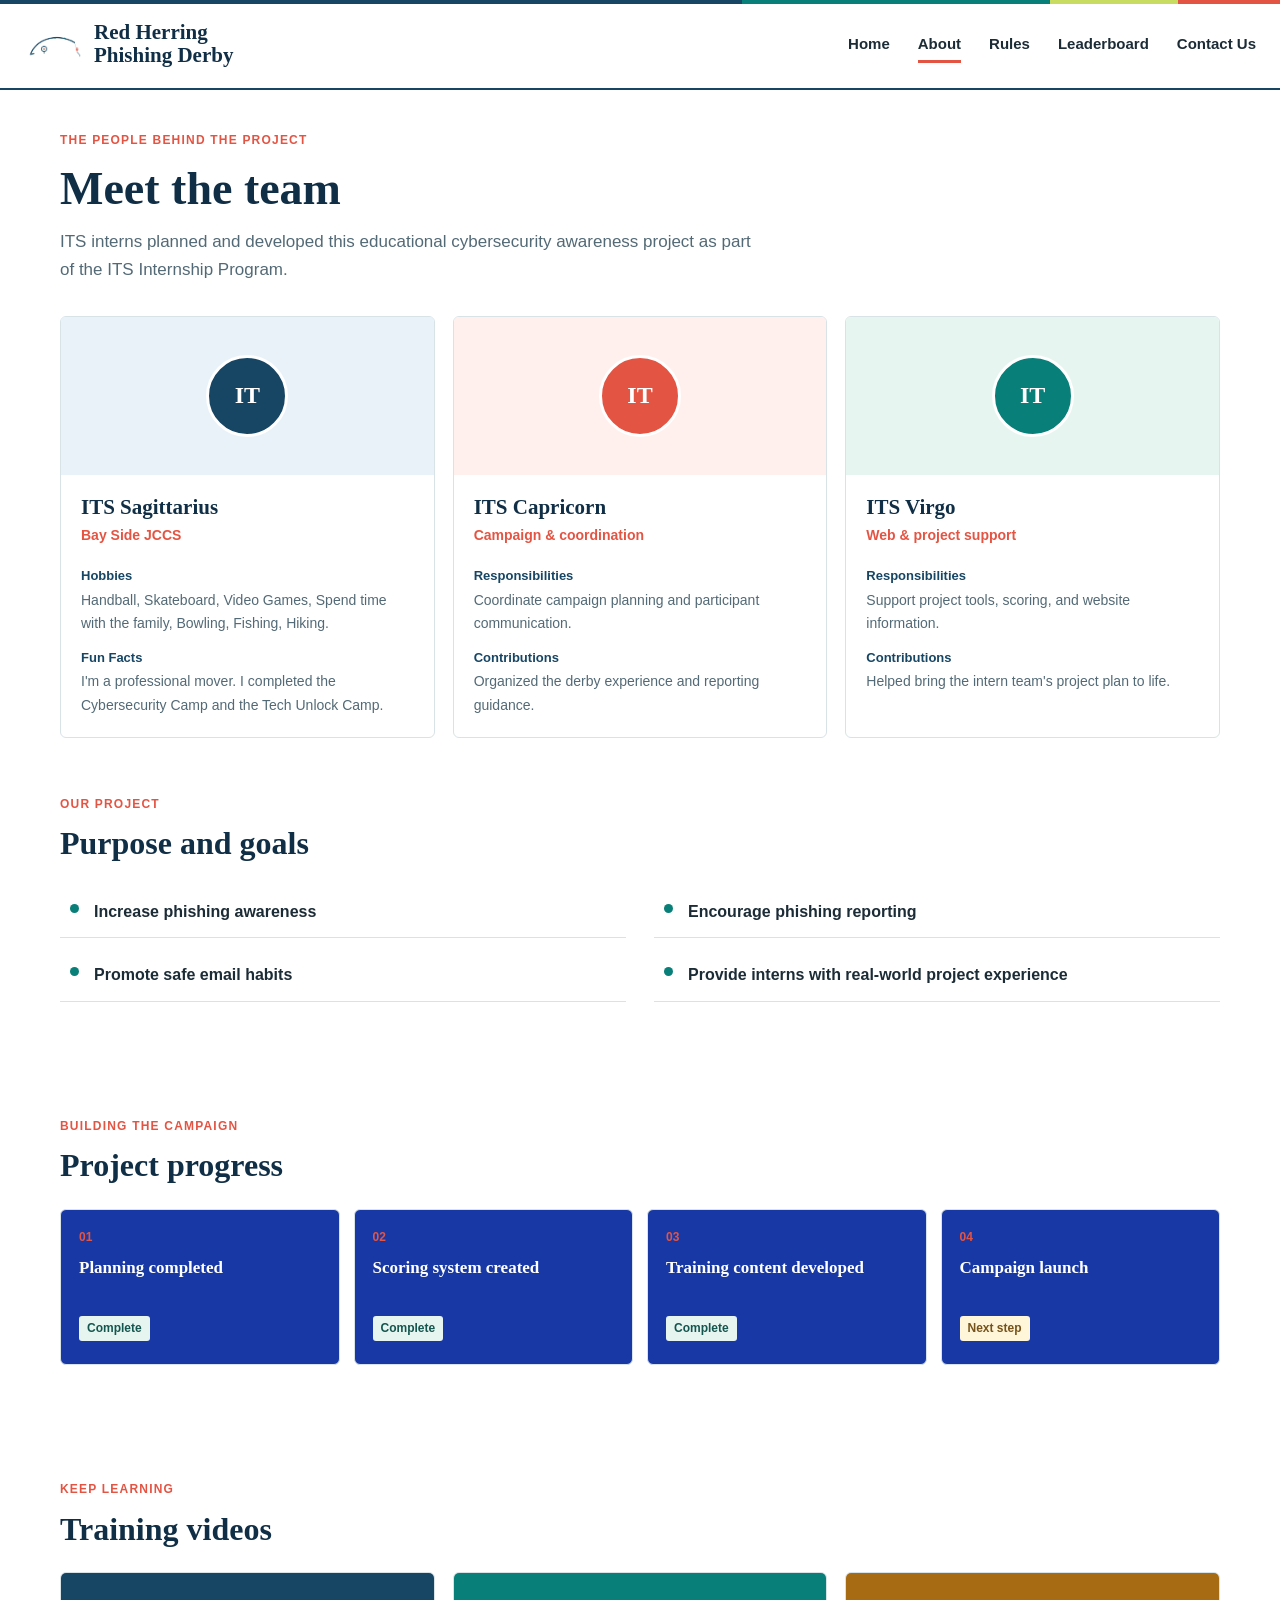
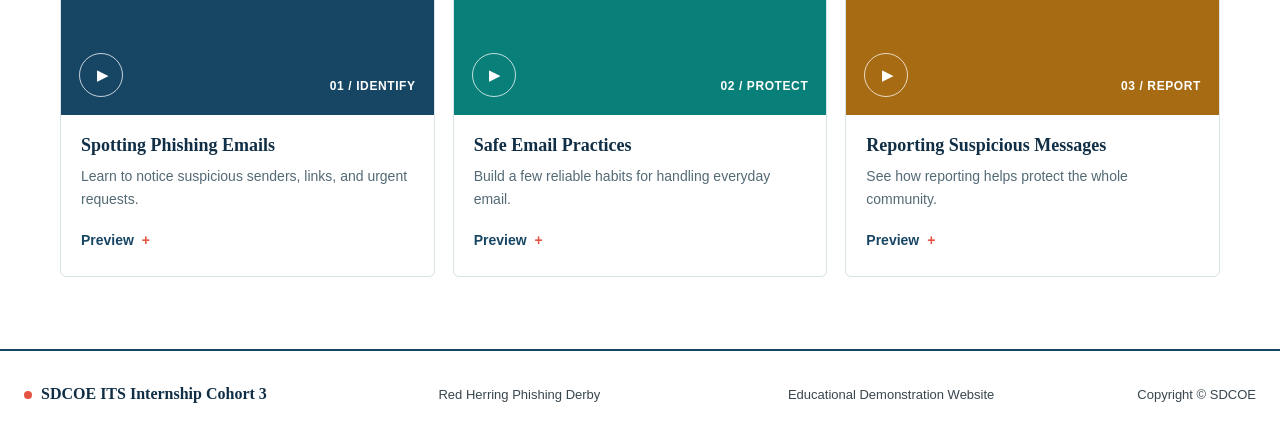
==== about.html @ 2bd80bf2 "Update team member details in about.html" ====
<!doctype html>
<html lang="en">
<head>
    <meta charset="utf-8">
    <meta name="viewport" content="width=device-width, initial-scale=1">
    <meta name="description" content="Meet the ITS interns behind the Red Herring Phishing Derby and explore its goals, progress, and training topics.">
    <title>About | Red Herring Phishing Derby</title>
    <link rel="stylesheet" href="styles.css">
    <script src="script.js" defer></script>
</head>
<body>
    <!-- Shared site header and navigation -->
    <header class="site-header">
        <div class="header-inner">
            <a class="brand" href="index.html" aria-label="Red Herring Phishing Derby home">
                <img class="brand-logo" src="images/redherring_logo.png" alt="Navy fishing pole with a red bobber">
                <span class="brand-name">Red Herring <span>Phishing Derby</span></span>
            </a>
            <button class="menu-toggle" type="button" aria-label="Open navigation menu" aria-expanded="false" aria-controls="site-navigation">
                <span class="menu-lines" aria-hidden="true"></span>
            </button>
            <nav class="site-nav" id="site-navigation" aria-label="Main navigation">
                <a href="index.html">Home</a>
                <a href="about.html" aria-current="page">About</a>
                <a href="rules.html">Rules</a>
                <a href="leaderboard.html">Leaderboard</a>
                <a href="contact.html">Contact Us</a>
            </nav>
        </div>
    </header>

    <!-- Team profiles and the intern-led work behind the program -->
    <main class="content-width page-main">
        <section aria-labelledby="team-title">
            <div class="page-heading">
                <p class="eyebrow">The people behind the project</p>
                <h1 id="team-title">Meet the team</h1>
                <p>ITS interns planned and developed this educational cybersecurity awareness project as part of the ITS Internship Program.</p>
            </div>
            <div class="team-grid">
                <article class="team-card">
                    <div class="portrait-placeholder portrait--blue" role="img" aria-label="Placeholder portrait for an intern team member">
                        <span aria-hidden="true">IT</span>
                    </div>
                    <div class="team-card-copy">
                        <h2>ITS Sagittarius</h2>
                        <p class="team-role">Bay Side JCCS</p>
                        <dl class="detail-list">
                            <div>
                                <dt>Hobbies</dt>
                                <dd>Handball, Skateboard, Video Games, Spend time with the family, Bowling, Fishing, Hiking.</dd>
                            </div>
                            <div>
                                <dt>Fun Facts</dt>
                                <dd>I'm a professional mover. I completed the Cybersecurity Camp and the Tech Unlock Camp.</dd>
                            </div>
                        </dl>
                    </div>
                </article>
                <article class="team-card">
                    <div class="portrait-placeholder portrait--coral" role="img" aria-label="Placeholder portrait for an intern team member">
                        <span aria-hidden="true">IT</span>
                    </div>
                    <div class="team-card-copy">
                        <h2>ITS Capricorn</h2>
                        <p class="team-role">Campaign &amp; coordination</p>
                        <dl class="detail-list">
                            <div>
                                <dt>Responsibilities</dt>
                                <dd>Coordinate campaign planning and participant communication.</dd>
                            </div>
                            <div>
                                <dt>Contributions</dt>
                                <dd>Organized the derby experience and reporting guidance.</dd>
                            </div>
                        </dl>
                    </div>
                </article>
                <article class="team-card">
                    <div class="portrait-placeholder portrait--green" role="img" aria-label="Placeholder portrait for an intern team member">
                        <span aria-hidden="true">IT</span>
                    </div>
                    <div class="team-card-copy">
                        <h2>ITS Virgo</h2>
                        <p class="team-role">Web &amp; project support</p>
                        <dl class="detail-list">
                            <div>
                                <dt>Responsibilities</dt>
                                <dd>Support project tools, scoring, and website information.</dd>
                            </div>
                            <div>
                                <dt>Contributions</dt>
                                <dd>Helped bring the intern team's project plan to life.</dd>
                            </div>
                        </dl>
                    </div>
                </article>
            </div>
        </section>

        <!-- Goals explain what participants and interns gain from the project -->
        <section class="section-space" aria-labelledby="goals-title">
            <div class="section-heading">
                <p class="eyebrow">Our project</p>
                <h2 id="goals-title">Purpose and goals</h2>
            </div>
            <ul class="goal-list">
                <li>Increase phishing awareness</li>
                <li>Encourage phishing reporting</li>
                <li>Promote safe email habits</li>
                <li>Provide interns with real-world project experience</li>
            </ul>
        </section>

        <!-- Project milestones show the work completed and the next step -->
        <section class="section-space" aria-labelledby="progress-title">
            <div class="section-heading">
                <p class="eyebrow">Building the campaign</p>
                <h2 id="progress-title">Project progress</h2>
            </div>
            <ol class="progress-grid">
                <li class="progress-card  progress-blue">
                    <span class="progress-number">01</span>
                    <h3 class="white">Planning completed</h3>
                    <span class="status-label">Complete</span>
                </li>
                <li class="progress-card  progress-blue">
                    <span class="progress-number">02</span>
                    <h3 class="white">Scoring system created</h3>
                    <span class="status-label">Complete</span>
                </li>
                <li class="progress-card  progress-blue">
                    <span class="progress-number">03</span>
                    <h3 class="white">Training content developed</h3>
                    <span class="status-label">Complete</span>
                </li>
                <li class="progress-card progress-blue progress-card-next">
                    <span class="progress-number">04</span>
                    <h3 class="white">Campaign launch</h3>
                    <span class="status-label">Next step</span>
                </li>
            </ol>
        </section>

        <!-- Video previews are placeholders for future training materials -->
        <section class="section-space section-last" aria-labelledby="videos-title">
            <div class="section-heading">
                <p class="eyebrow">Keep learning</p>
                <h2 id="videos-title">Training videos</h2>
            </div>
            <div class="video-grid">
                <article class="video-card">
                    <div class="video-art video-art--one" aria-hidden="true">
                        <span class="play-mark">&#9654;</span>
                        <span class="video-label">01 / Identify</span>
                    </div>
                    <div class="video-copy">
                        <h3>Spotting Phishing Emails</h3>
                        <p>Learn to notice suspicious senders, links, and urgent requests.</p>
                        <button class="text-button" type="button" data-preview-button aria-expanded="false" aria-controls="preview-spotting">
                            Preview <span aria-hidden="true">+</span>
                        </button>
                        <p class="preview-note" id="preview-spotting" hidden>Training video preview will be added soon.</p>
                    </div>
                </article>
                <article class="video-card">
                    <div class="video-art video-art--two" aria-hidden="true">
                        <span class="play-mark">&#9654;</span>
                        <span class="video-label">02 / Protect</span>
                    </div>
                    <div class="video-copy">
                        <h3>Safe Email Practices</h3>
                        <p>Build a few reliable habits for handling everyday email.</p>
                        <button class="text-button" type="button" data-preview-button aria-expanded="false" aria-controls="preview-practices">
                            Preview <span aria-hidden="true">+</span>
                        </button>
                        <p class="preview-note" id="preview-practices" hidden>Training video preview will be added soon.</p>
                    </div>
                </article>
                <article class="video-card">
                    <div class="video-art video-art--three" aria-hidden="true">
                        <span class="play-mark">&#9654;</span>
                        <span class="video-label">03 / Report</span>
                    </div>
                    <div class="video-copy">
                        <h3>Reporting Suspicious Messages</h3>
                        <p>See how reporting helps protect the whole community.</p>
                        <button class="text-button" type="button" data-preview-button aria-expanded="false" aria-controls="preview-reporting">
                            Preview <span aria-hidden="true">+</span>
                        </button>
                        <p class="preview-note" id="preview-reporting" hidden>Training video preview will be added soon.</p>
                    </div>
                </article>
            </div>
        </section>
    </main>

    <!-- Shared footer appears on every page -->
    <footer class="site-footer">
        <div class="footer-inner">
            <p class="footer-cohort">SDCOE ITS Internship Cohort 3</p>
            <p>Red Herring Phishing Derby</p>
            <p>Educational Demonstration Website</p>
            <p class="footer-copyright">Copyright &copy; SDCOE</p>
        </div>
    </footer>
</body>
</html>
---- styles.css ----
/* Shared colors and type keep all five pages visually consistent. */
:root {
    color-scheme: light;
    --navy: #174665;
    --navy-deep: #102f46;
    --ink: #1c2c36;
    --muted: #536a76;
    --line: #d8e3e7;
    --paper: #fff;
    --mist: #f0f7f8;
    --coral: #e45443;
    --coral-light: #fff0ed;
    --teal: #087f78;
    --teal-light: #e7f5f1;
    --gold: #a66b13;
    --citron: #c8dc62;
    --content-width: 1160px;
    --body-font: "Aptos", "Segoe UI Variable", "Segoe UI", sans-serif;
    --heading-font: "Iowan Old Style", "Bodoni 72", "Palatino Linotype", Georgia, serif;
}

/* Accessible defaults and predictable box sizing. */
*,
*::before,
*::after {
    box-sizing: border-box;
}

html {
    scroll-behavior: smooth;
}

body {
    min-width: 320px;
    margin: 0;
    background: var(--paper);
    color: var(--ink);
    font-family: var(--body-font);
    font-size: 16px;
    line-height: 1.65;
}

img {
    display: block;
    max-width: 100%;
}

a {
    color: var(--navy);
}

    a:focus-visible,
    button:focus-visible,
    summary:focus-visible {
        outline: 3px solid var(--coral);
        outline-offset: 4px;
    }

h1,
h2,
h3,
p {
    margin-top: 0;
}

h1,
h2,
h3 {
    color: var(--navy-deep);
    font-family: var(--heading-font);
    font-weight: 700;
    line-height: 1.2;
}

h1 {
    margin-bottom: 18px;
    font-size: 46px;
}

h2 {
    margin-bottom: 16px;
    font-size: 32px;
}

h3 {
    margin-bottom: 8px;
    font-size: 20px;
}

.content-width {
    width: min(var(--content-width), calc(100% - 64px));
    margin-inline: auto;
}

.visually-hidden {
    position: absolute;
    width: 1px;
    height: 1px;
    padding: 0;
    overflow: hidden;
    clip: rect(0, 0, 0, 0);
    white-space: nowrap;
    clip-path: inset(50%);
}

/* Shared header follows the reference's compact horizontal navigation. */
.site-header {
    position: relative;
    z-index: 2;
    border-bottom: 2px solid var(--navy);
    background: var(--paper);
}

    .site-header::before {
        position: absolute;
        inset: 0 0 auto;
        height: 4px;
        background: linear-gradient(90deg, var(--navy) 0 58%, var(--teal) 58% 82%, var(--citron) 82% 92%, var(--coral) 92%);
        content: "";
    }

.header-inner {
    display: flex;
    width: min(1320px, calc(100% - 48px));
    min-height: 88px;
    margin-inline: auto;
    align-items: center;
    justify-content: space-between;
    gap: 28px;
}

.brand {
    display: inline-flex;
    min-width: max-content;
    align-items: center;
    gap: 12px;
    color: var(--navy-deep);
    text-decoration: none;
}

.brand-logo {
    width: 58px;
    height: 58px;
    object-fit: contain;
}

.brand-name {
    font-family: var(--heading-font);
    font-size: 21px;
    font-weight: 700;
    line-height: 1.1;
}

    .brand-name span {
        display: block;
    }

.site-nav {
    display: flex;
    align-items: center;
    gap: 28px;
}

    .site-nav a {
        position: relative;
        padding-block: 9px;
        color: var(--ink);
        font-size: 15px;
        font-weight: 700;
        text-decoration: none;
        white-space: nowrap;
    }

        .site-nav a::after {
            position: absolute;
            right: 0;
            bottom: 2px;
            left: 0;
            height: 3px;
            background: var(--coral);
            content: "";
            transform: scaleX(0);
            transform-origin: left;
            transition: transform 160ms ease;
        }

        .site-nav a:hover::after,
        .site-nav a[aria-current="page"]::after {
            transform: scaleX(1);
        }

.menu-toggle {
    display: none;
    width: 44px;
    height: 44px;
    align-items: center;
    justify-content: center;
    border: 1px solid var(--line);
    border-radius: 5px;
    background: var(--paper);
    color: var(--navy);
    cursor: pointer;
}

.menu-lines,
.menu-lines::before,
.menu-lines::after {
    display: block;
    width: 20px;
    height: 2px;
    background: currentColor;
    content: "";
}

.menu-lines {
    position: relative;
}

    .menu-lines::before,
    .menu-lines::after {
        position: absolute;
        left: 0;
    }

    .menu-lines::before {
        top: -6px;
    }

    .menu-lines::after {
        top: 6px;
    }

/* Home page: introduction, purpose band, and at-a-glance values. */
.home-hero {
    display: grid;
    min-height: 420px;
    padding-block: 58px 56px;
    align-items: center;
    grid-template-columns: minmax(0, 1.4fr) minmax(240px, 0.6fr);
    gap: 46px;
}

.hero-copy {
    max-width: 670px;
}

.eyebrow {
    margin-bottom: 12px;
    color: var(--coral);
    font-size: 12px;
    font-weight: 800;
    letter-spacing: 1.2px;
    line-height: 1.4;
    text-transform: uppercase;
}

.home-hero h1 {
    margin-bottom: 18px;
    font-size: 56px;
}

.hero-summary {
    max-width: 620px;
    margin-bottom: 26px;
    color: var(--muted);
    font-size: 19px;
}

.button-row {
    display: flex;
    flex-wrap: wrap;
    gap: 12px;
}

.button {
    display: inline-flex;
    min-height: 48px;
    padding: 11px 18px;
    align-items: center;
    justify-content: center;
    border: 2px solid var(--navy);
    border-radius: 5px;
    font-size: 15px;
    font-weight: 700;
    text-align: center;
    text-decoration: none;
    transition: background-color 160ms ease, color 160ms ease, transform 160ms ease;
}

    .button:hover {
        transform: translateY(-2px);
    }

.button-primary {
    background: var(--navy);
    color: #fff;
}

    .button-primary:hover {
        background: var(--navy-deep);
    }

.button-secondary {
    background: var(--paper);
    color: var(--navy);
}

    .button-secondary:hover {
        background: var(--mist);
    }

.hero-mark {
    display: grid;
    min-height: 260px;
    padding: 28px;
    align-content: center;
    justify-items: center;
    overflow: hidden;
    border: 1px solid var(--line);
    border-radius: 8px;
    background-color: #f3f9f8;
    background-image: radial-gradient(#c0d9d5 1px, transparent 1px);
    background-position: 10px 10px;
    background-size: 18px 18px;
    text-align: center;
}

    .hero-mark img {
        width: min(100%, 280px);
        height: 190px;
        object-fit: contain;
    }

    .hero-mark p {
        margin: 0;
        padding: 5px 12px;
        border-radius: 3px;
        background: var(--paper);
        color: var(--navy);
        font-family: var(--heading-font);
        font-size: 18px;
        font-weight: 700;
    }

.section-band {
    border-block: 1px solid #e4eaeb;
    background: var(--mist);
}

.purpose-layout {
    display: grid;
    padding-block: 38px;
    align-items: center;
    grid-template-columns: 0.85fr 1.15fr;
    gap: 56px;
}

    .purpose-layout h2 {
        max-width: 360px;
        margin-bottom: 0;
    }

.purpose-copy {
    max-width: 670px;
    margin: 0;
    color: #37464e;
    font-size: 17px;
}

.section-space {
    padding-block: 58px;
}

.section-last {
    padding-bottom: 72px;
}

.section-heading {
    margin-bottom: 24px;
}

    .section-heading h2 {
        margin-bottom: 0;
    }

.overview-grid {
    display: grid;
    grid-template-columns: repeat(4, minmax(0, 1fr));
    gap: 16px;
}

.info-card,
.progress-card,
.bonus-card,
.performer-card {
    border: 1px solid var(--line);
    border-radius: 6px;
    background: var(--paper);
}

.info-card {
    min-height: 198px;
    padding: 23px 20px;
    border-top: 3px solid var(--navy);
    transition: border-color 160ms ease, transform 160ms ease, box-shadow 160ms ease;
}

    .info-card:nth-child(2) {
        border-top-color: var(--coral);
    }

    .info-card:nth-child(3) {
        border-top-color: var(--teal);
    }

    .info-card:nth-child(4) {
        border-top-color: var(--gold);
    }

    .info-card:hover,
    .team-card:hover,
    .video-card:hover,
    .bonus-card:hover {
        border-color: #aebdc3;
        box-shadow: 0 8px 22px rgb(23 54 75 / 9%);
        transform: translateY(-3px);
    }

.card-index {
    display: block;
    margin-bottom: 14px;
    color: var(--muted);
    font-size: 12px;
    font-weight: 800;
}

.card-value,
.bonus-value {
    margin-bottom: 4px;
    color: var(--teal);
    font-family: var(--heading-font);
    font-size: 30px;
    font-weight: 700;
    line-height: 1.15;
}

.info-card:nth-child(2) .card-value {
    color: var(--coral);
}

.info-card:nth-child(4) .card-value {
    color: var(--gold);
}

.info-card h3 {
    margin-bottom: 6px;
    font-size: 17px;
}

.info-card > p:last-child,
.small-note {
    color: var(--muted);
    font-size: 14px;
}

.info-card > p:last-child {
    margin-bottom: 0;
}

.small-note {
    margin: 14px 0 0;
    font-size: 13px;
}

/* Shared interior page heading and section rhythm. */
.page-main {
    padding-top: 42px;
}

.page-heading {
    max-width: 750px;
    margin-bottom: 32px;
}

    .page-heading h1 {
        margin-bottom: 12px;
    }

    .page-heading > p:last-child {
        max-width: 700px;
        margin-bottom: 0;
        color: var(--muted);
        font-size: 17px;
    }

/* About page: intern profiles, project goals, and milestones. */
.team-grid,
.video-grid,
.top-performer-grid {
    display: grid;
    grid-template-columns: repeat(3, minmax(0, 1fr));
    gap: 18px;
}

.team-card,
.video-card {
    overflow: hidden;
    border: 1px solid var(--line);
    border-radius: 6px;
    background: var(--paper);
    transition: border-color 160ms ease, transform 160ms ease, box-shadow 160ms ease;
}

.portrait-placeholder {
    display: grid;
    min-height: 158px;
    place-items: center;
    background: #e8f2f8;
}

    .portrait-placeholder span {
        display: grid;
        width: 82px;
        height: 82px;
        place-items: center;
        border: 3px solid #fff;
        border-radius: 50%;
        background: var(--navy);
        color: #fff;
        font-family: var(--heading-font);
        font-size: 24px;
        font-weight: 700;
    }

.portrait--coral {
    background: var(--coral-light);
}

    .portrait--coral span {
        background: var(--coral);
    }

.portrait--green {
    background: var(--teal-light);
}

    .portrait--green span {
        background: var(--teal);
    }

.team-card-copy,
.video-copy {
    padding: 20px;
}

    .team-card-copy h2 {
        margin-bottom: 4px;
        font-size: 21px;
    }

.team-role {
    margin-bottom: 18px;
    color: var(--coral);
    font-size: 14px;
    font-weight: 700;
}

.detail-list,
.detail-list div {
    margin: 0;
}

    .detail-list div + div {
        margin-top: 12px;
    }

    .detail-list dt {
        color: var(--navy);
        font-size: 13px;
        font-weight: 800;
    }

    .detail-list dd {
        margin: 2px 0 0;
        color: var(--muted);
        font-size: 14px;
    }

.goal-list {
    display: grid;
    margin: 0;
    padding: 0;
    grid-template-columns: repeat(2, minmax(0, 1fr));
    gap: 12px 28px;
    list-style: none;
}

    .goal-list li {
        position: relative;
        padding: 12px 12px 12px 34px;
        border-bottom: 1px solid var(--line);
        font-weight: 700;
    }

        .goal-list li::before {
            position: absolute;
            top: 17px;
            left: 10px;
            width: 9px;
            height: 9px;
            border-radius: 50%;
            background: var(--teal);
            content: "";
        }

.progress-grid {
    display: grid;
    margin: 0;
    padding: 0;
    grid-template-columns: repeat(4, minmax(0, 1fr));
    gap: 14px;
    list-style: none;
}

.progress-card {
    min-height: 156px;
    padding: 18px;
}

.progress-number {
    display: block;
    margin-bottom: 10px;
    color: var(--coral);
    font-size: 12px;
    font-weight: 800;
}

.progress-card h3 {
    min-height: 48px;
    font-size: 17px;
}

.status-label {
    display: inline-block;
    padding: 3px 8px;
    border-radius: 3px;
    background: var(--teal-light);
    color: #14564e;
    font-size: 12px;
    font-weight: 800;
}

.progress-card-next .status-label {
    background: #fff5d9;
    color: #76531a;
}

.video-art {
    display: flex;
    min-height: 142px;
    padding: 18px;
    align-items: flex-end;
    justify-content: space-between;
    background: var(--navy);
    color: #fff;
}

.video-art--two {
    background: var(--teal);
}

.video-art--three {
    background: var(--gold);
}

.play-mark {
    display: grid;
    width: 44px;
    height: 44px;
    padding-left: 3px;
    place-items: center;
    border: 1px solid rgb(255 255 255 / 75%);
    border-radius: 50%;
    font-size: 15px;
}

.video-label {
    font-size: 12px;
    font-weight: 800;
    letter-spacing: 0.6px;
    text-transform: uppercase;
}

.video-copy h3 {
    font-size: 18px;
}

.video-copy > p {
    min-height: 48px;
    margin-bottom: 12px;
    color: var(--muted);
    font-size: 14px;
}

.text-button {
    padding: 4px 0;
    border: 0;
    background: none;
    color: var(--navy);
    font: inherit;
    font-size: 14px;
    font-weight: 800;
    cursor: pointer;
}

    .text-button span {
        padding-left: 4px;
        color: var(--coral);
    }

.video-copy .preview-note {
    min-height: 0;
    margin: 10px 0 0;
    color: var(--teal);
    font-size: 13px;
}

/* Rules page: steps, reporting path, point table, and bonus values. */
.rules-main {
    max-width: 940px;
}

    .rules-main .page-heading {
        max-width: 800px;
    }

.rule-section {
    padding-block: 25px 30px;
    border-top: 1px solid var(--line);
}

.rule-heading {
    display: flex;
    margin-bottom: 14px;
    align-items: center;
    gap: 14px;
}

    .rule-heading h2 {
        margin: 0;
        font-size: 26px;
    }

.rule-step {
    display: grid;
    width: 34px;
    height: 34px;
    flex: 0 0 34px;
    place-items: center;
    border-radius: 50%;
    background: #e6f1f8;
    color: var(--navy);
    font-size: 12px;
    font-weight: 800;
}

.rule-section > p {
    max-width: 800px;
    margin-bottom: 14px;
    color: #3e4a51;
}

    .rule-section > p:last-child {
        margin-bottom: 0;
    }

.report-path {
    display: flex;
    margin-block: 18px;
    padding: 14px 18px;
    flex-wrap: wrap;
    align-items: center;
    gap: 12px;
    border-left: 4px solid var(--coral);
    background: var(--mist);
    color: var(--navy-deep);
    font-weight: 700;
}

.path-arrow {
    color: var(--coral);
}

.table-scroll {
    overflow-x: auto;
    border: 1px solid var(--line);
    border-radius: 6px;
}

table {
    width: 100%;
    border-collapse: collapse;
    text-align: left;
}

caption {
    padding: 14px 18px;
    background: var(--mist);
    color: var(--navy-deep);
    font-weight: 800;
    text-align: left;
}

th,
td {
    padding: 13px 18px;
    border-bottom: 1px solid var(--line);
}

thead th {
    background: #f9fbfb;
    color: var(--navy-deep);
    font-size: 14px;
}

tbody tr:last-child td {
    border-bottom: 0;
}

.scoring-table th:last-child,
.scoring-table td:last-child {
    width: 155px;
    text-align: right;
}

.point-value {
    display: inline-block;
    min-width: 46px;
    padding: 3px 8px;
    border-radius: 3px;
    background: #edf1f2;
    font-weight: 800;
    text-align: center;
}

.point-positive {
    background: var(--teal-light);
    color: #14564e;
}

.point-negative {
    background: var(--coral-light);
    color: #9d342d;
}

.bonus-grid {
    display: grid;
    grid-template-columns: repeat(3, minmax(0, 1fr));
    gap: 14px;
}

.bonus-card {
    min-height: 156px;
    padding: 18px;
    transition: border-color 160ms ease, transform 160ms ease, box-shadow 160ms ease;
}

    .bonus-card:hover {
        border-color: #aebdc3;
        box-shadow: 0 8px 22px rgb(23 54 75 / 9%);
        transform: translateY(-3px);
    }

.bonus-streak {
    grid-column: span 3;
    min-height: 130px;
    border-left: 4px solid var(--teal);
    background: var(--teal-light);
}

.bonus-rank {
    margin-bottom: 8px;
    color: var(--muted);
    font-size: 12px;
    font-weight: 800;
    text-transform: uppercase;
}

.bonus-value {
    margin-bottom: 4px;
}

.bonus-card h3 {
    margin-bottom: 4px;
    font-size: 17px;
}

.bonus-card > p:last-child {
    margin-bottom: 0;
    color: var(--muted);
    font-size: 14px;
}

/* Leaderboard: fictional data notice, top performers, and standings. */
.sample-notice {
    display: flex;
    min-height: 80px;
    padding: 14px 20px;
    align-items: center;
    gap: 16px;
    border: 1px solid #f1c5bd;
    border-left: 5px solid var(--coral);
    background: var(--coral-light);
}

.notice-mark {
    display: grid;
    width: 34px;
    height: 34px;
    flex: 0 0 34px;
    place-items: center;
    border-radius: 50%;
    background: var(--coral);
    color: #fff;
    font-weight: 800;
}

.sample-notice p {
    display: grid;
    margin: 0;
    color: #7f302b;
    font-size: 13px;
    font-weight: 800;
    letter-spacing: 0.7px;
}

.sample-explanation {
    margin: 10px 0 0;
    color: var(--muted);
    font-size: 14px;
}

.leaderboard-top {
    padding-top: 38px;
}

.performer-card {
    min-height: 170px;
    padding: 22px;
}

.performer-first {
    border-top: 4px solid var(--gold);
    background: #fffaf0;
}

.performer-rank {
    display: flex;
    margin-bottom: 17px;
    align-items: center;
    gap: 10px;
    color: var(--coral);
    font-size: 13px;
    font-weight: 800;
}

    .performer-rank span {
        color: var(--gold);
        font-size: 10px;
        letter-spacing: 0.8px;
    }

.performer-card h3 {
    margin-bottom: 6px;
    font-size: 21px;
}

.performer-card > p {
    margin-bottom: 0;
    color: var(--muted);
}

    .performer-card > p strong {
        color: var(--navy);
        font-family: var(--heading-font);
        font-size: 22px;
    }

.table-heading {
    display: flex;
    align-items: flex-end;
    justify-content: space-between;
    gap: 18px;
}

.table-caption-note {
    padding-bottom: 3px;
    color: var(--muted);
    font-size: 13px;
}

.leaderboard-table th:first-child,
.leaderboard-table td:first-child {
    width: 100px;
}

.leaderboard-table th:last-child,
.leaderboard-table td:last-child {
    width: 150px;
    text-align: right;
}

.leaderboard-table tbody td:first-child {
    color: var(--muted);
    font-weight: 800;
}

.leaderboard-table tbody td:nth-child(2) {
    color: var(--navy-deep);
    font-weight: 700;
}

.leaderboard-table tbody td:last-child {
    font-variant-numeric: tabular-nums;
    font-weight: 800;
}

/* Contact resources and native, keyboard-accessible FAQ disclosures. */
.resource-grid {
    display: grid;
    grid-template-columns: repeat(2, minmax(0, 1fr));
    gap: 12px;
}

.resource-card {
    display: grid;
    min-height: 112px;
    padding: 17px 18px;
    align-items: center;
    grid-template-columns: 34px 1fr 24px;
    gap: 12px;
    border: 1px solid var(--line);
    border-radius: 6px;
    color: var(--navy-deep);
    text-decoration: none;
    transition: border-color 160ms ease, background-color 160ms ease, transform 160ms ease;
}

    .resource-card:hover {
        transform: translateY(-2px);
        border-color: #9eafb6;
        background: #f7f9f9;
    }

.resource-number {
    color: #DB1F80;
    font-size: 12px;
    font-weight: 800;
}

.resource-card h3 {
    margin: 0;
    font-size: 18px;
}

.resource-arrow {
    justify-self: end;
    color: #DB1F80;
    font-size: 21px;
    font-weight: 700;
}

.faq-list {
    border-top: 1px solid var(--line);
}

.faq-item {
    border-bottom: 1px solid var(--line);
}

    .faq-item summary {
        position: relative;
        padding: 18px 44px 18px 2px;
        color: var(--navy-deep);
        font-family: var(--heading-font);
        font-size: 19px;
        font-weight: 700;
        list-style: none;
        cursor: pointer;
    }

        .faq-item summary::-webkit-details-marker {
            display: none;
        }

        .faq-item summary::after {
            position: absolute;
            top: 50%;
            right: 8px;
            color: #DB1F80;
            content: "+";
            font-family: var(--body-font);
            font-size: 24px;
            transform: translateY(-50%);
        }

    .faq-item[open] summary::after {
        content: "-";
    }

    .faq-item > p {
        max-width: 760px;
        margin: -2px 0 18px;
        color: #DB1F80;
    }

/* Shared ruled footer reflects the supplied wireframes. */
.site-footer {
    border-top: 2px solid var(--navy);
    background: var(--paper);
}

.footer-inner {
    display: grid;
    width: min(1320px, calc(100% - 48px));
    min-height: 88px;
    margin-inline: auto;
    padding-block: 18px;
    align-items: center;
    grid-template-columns: 1.2fr 1fr 1fr auto;
    gap: 12px 24px;
}

    .footer-inner p {
        margin: 0;
        color: #38464e;
        font-size: 13px;
    }

    .footer-inner .footer-cohort {
        color: var(--navy-deep);
        font-family: var(--heading-font);
        font-size: 16px;
        font-weight: 700;
    }

        .footer-inner .footer-cohort::before {
            display: inline-block;
            width: 8px;
            height: 8px;
            margin-right: 9px;
            border-radius: 50%;
            background: var(--coral);
            content: "";
        }

    .footer-inner .footer-copyright {
        text-align: right;
    }

/* Tablet layout keeps every section in its original reading order. */
@media (max-width: 900px) {
    .header-inner {
        width: min(var(--content-width), calc(100% - 40px));
        min-height: 78px;
        gap: 18px;
    }

    .brand-logo {
        width: 50px;
        height: 50px;
    }

    .brand-name {
        font-size: 18px;
    }

    .site-nav {
        gap: 16px;
    }

        .site-nav a {
            font-size: 14px;
        }

    .overview-grid,
    .progress-grid {
        grid-template-columns: repeat(2, minmax(0, 1fr));
    }

    .footer-inner {
        grid-template-columns: 1fr 1fr;
    }

        .footer-inner .footer-copyright {
            text-align: left;
        }
}

/* Mobile navigation and compact single-column layouts. */
@media (max-width: 680px) {
    body {
        font-size: 15px;
    }

    h1 {
        font-size: 38px;
    }

    h2 {
        font-size: 28px;
    }

    .content-width {
        width: calc(100% - 40px);
    }

    .header-inner {
        position: relative;
        width: calc(100% - 32px);
        min-height: 72px;
    }

    .brand {
        gap: 9px;
    }

    .brand-logo {
        width: 46px;
        height: 46px;
    }

    .brand-name {
        max-width: 195px;
        font-size: 16px;
    }

    .menu-toggle {
        display: inline-flex;
        flex: 0 0 44px;
    }

    .site-nav {
        position: absolute;
        top: calc(100% + 2px);
        right: -16px;
        left: -16px;
        display: none;
        padding: 10px 20px 16px;
        align-items: stretch;
        flex-direction: column;
        gap: 0;
        border-bottom: 2px solid var(--navy);
        background: var(--paper);
        box-shadow: 0 12px 18px rgb(16 43 61 / 8%);
    }

        .site-nav.is-open {
            display: flex;
        }

        .site-nav a {
            padding-block: 12px;
            border-bottom: 1px solid var(--line);
            font-size: 16px;
        }

            .site-nav a:last-child {
                border-bottom: 0;
            }

            .site-nav a::after {
                right: auto;
                width: 44px;
            }

    .home-hero {
        min-height: 0;
        padding-block: 44px 38px;
        grid-template-columns: 1fr;
        gap: 26px;
    }

        .home-hero h1 {
            font-size: 42px;
        }

    .hero-summary {
        font-size: 17px;
    }

    .hero-mark {
        min-height: 190px;
        padding: 14px;
    }

        .hero-mark img {
            height: 130px;
        }

    .purpose-layout {
        padding-block: 30px;
        grid-template-columns: 1fr;
        gap: 14px;
    }

        .purpose-layout h2 {
            max-width: 100%;
        }

    .purpose-copy {
        font-size: 15px;
    }

    .section-space {
        padding-block: 42px;
    }

    .section-last {
        padding-bottom: 52px;
    }

    .overview-grid,
    .team-grid,
    .video-grid,
    .top-performer-grid,
    .resource-grid {
        grid-template-columns: 1fr;
    }

    .info-card {
        min-height: 0;
    }

    .page-main {
        padding-top: 34px;
    }

    .page-heading {
        margin-bottom: 25px;
    }

    .team-card {
        display: grid;
        grid-template-columns: 112px minmax(0, 1fr);
    }

    .portrait-placeholder {
        min-height: 100%;
    }

        .portrait-placeholder span {
            width: 62px;
            height: 62px;
            font-size: 20px;
        }

    .team-card-copy {
        padding: 16px;
    }

        .team-card-copy h2 {
            font-size: 18px;
        }

    .goal-list {
        grid-template-columns: 1fr;
        gap: 4px;
    }

    .progress-grid {
        grid-template-columns: 1fr 1fr;
        gap: 10px;
    }

    .progress-card {
        min-height: 145px;
        padding: 14px;
    }

        .progress-card h3 {
            min-height: 0;
            font-size: 16px;
        }

    .video-art {
        min-height: 125px;
    }

    .rules-main {
        width: calc(100% - 40px);
    }

    .rule-section {
        padding-block: 21px 25px;
    }

    .rule-heading h2 {
        font-size: 23px;
    }

    .report-path {
        padding: 12px;
        gap: 8px;
        font-size: 14px;
    }

    th,
    td {
        padding: 12px;
    }

    .bonus-grid {
        grid-template-columns: repeat(2, minmax(0, 1fr));
        gap: 10px;
    }

    .bonus-streak {
        grid-column: span 2;
    }

    .bonus-card {
        min-height: 140px;
        padding: 14px;
    }

        .bonus-card h3 {
            font-size: 15px;
        }

    .sample-notice {
        padding: 12px;
        gap: 10px;
    }

        .sample-notice p {
            font-size: 11px;
        }

    .performer-card {
        min-height: 0;
    }

    .table-heading {
        align-items: flex-start;
        flex-direction: column;
        gap: 6px;
    }

    .leaderboard-table th:first-child,
    .leaderboard-table td:first-child {
        width: 56px;
    }

    .leaderboard-table th:last-child,
    .leaderboard-table td:last-child {
        width: 85px;
    }

    .resource-card {
        min-height: 88px;
        padding: 14px;
    }

        .resource-card h3 {
            font-size: 16px;
        }

    .faq-item summary {
        padding-block: 16px;
        font-size: 17px;
    }

    .footer-inner {
        width: calc(100% - 40px);
        padding-block: 20px;
        grid-template-columns: 1fr;
        gap: 7px;
    }

        .footer-inner .footer-cohort {
            margin-bottom: 4px;
        }
}

/* Reveal elements only after JavaScript has set up the observer. */
.has-reveal-animations .reveal {
    opacity: 0;
    transition: opacity var(--reveal-duration, 650ms) ease var(--reveal-delay, 0ms), translate var(--reveal-duration, 650ms) cubic-bezier(0.2, 0.7, 0.2, 1) var(--reveal-delay, 0ms);
}

.has-reveal-animations .reveal--up {
    translate: 0 24px;
}

.has-reveal-animations .reveal--from-left {
    translate: -28px 0;
}

.has-reveal-animations .reveal--from-right {
    translate: 28px 0;
}

.has-reveal-animations .reveal.is-visible {
    opacity: 1;
    translate: 0 0;
}

/* Reduced-motion preferences always show content without movement. */
@media (prefers-reduced-motion: reduce) {
    *,
    *::before,
    *::after {
        scroll-behavior: auto !important;
        transition-duration: 0.01ms !important;
    }

    .has-reveal-animations .reveal,
    .has-reveal-animations .reveal.is-visible {
        opacity: 1;
        translate: none;
        transition: none;
    }
}

/* Utility classes merged from all interns */

.pink {
    color: #DB1F80;
}

.gold {
    color: #ffe137;
}

.silver {
    color: #dddddd;
}

.bronze {
    color: #fb9c37;
}

.progress-blue {
    background-color: #1839a5;
}

.white {
    color: #ffffff;
}

.rules-main .bonus-card,
.rules-main .point-value,
.rules-main .table-scroll {
    border-color: rgb(12, 12, 54);
}

.rules-main .bonus-card,
.rules-main .bonus-streak {
    border: 3px solid rgb(12, 12, 54);
}

/* Derby Score Calculator */ 

.derby-calculator { 

  max-width: 720px; 

  margin: 2rem auto; 

  padding: 1.5rem; 

  background: #ffffff; 

  border: 2px solid #007c83; 

  border-radius: 16px; 

  box-shadow: 0 8px 20px rgba(0, 0, 0, 0.12); 

} 

 

.calculator-field { 

  display: grid; 

  grid-template-columns: 1fr 110px; 

  gap: 1rem; 

  align-items: center; 

  margin-bottom: 0.75rem; 

} 

 

.calculator-field input { 

  padding: 0.65rem; 

  border: 1px solid #87929d; 

  border-radius: 8px; 

  font-size: 1rem; 

} 

 

#calculate-score { 

  margin-top: 1rem; 

  padding: 0.8rem 1.2rem; 

  background: #007c83; 

  color: white; 

  border: 0; 

  border-radius: 8px; 

  font-weight: 700; 

  cursor: pointer; 

} 

 

#calculate-score:hover, 

#calculate-score:focus { 

  background: #17324d; 

} 

 

.score-result { 

  margin-top: 1rem; 

  padding: 1rem; 

  background: #eaf5f6; 

  border-radius: 10px; 

  font-size: 1.25rem; 

  font-weight: 700; 

} 

 

@media (max-width: 600px) { 

  .calculator-field { 

    grid-template-columns: 1fr; 

  } 

}
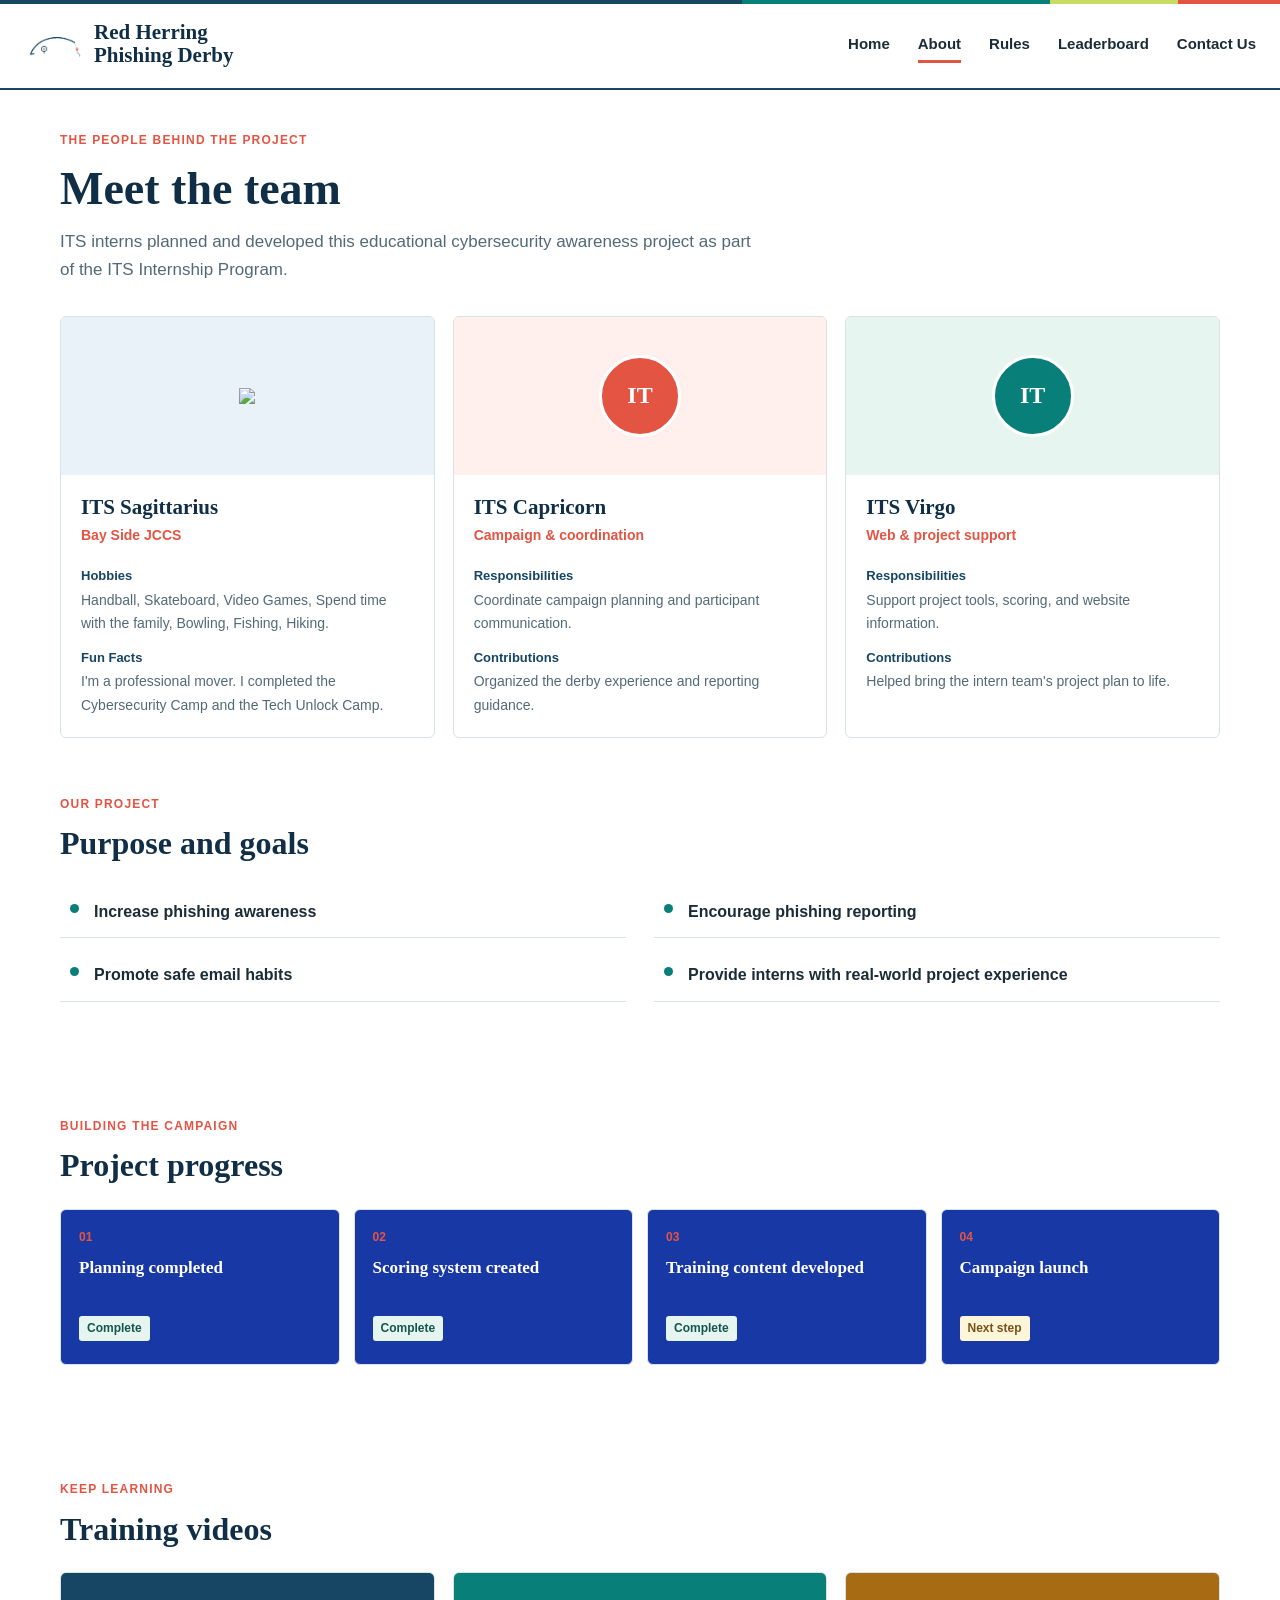
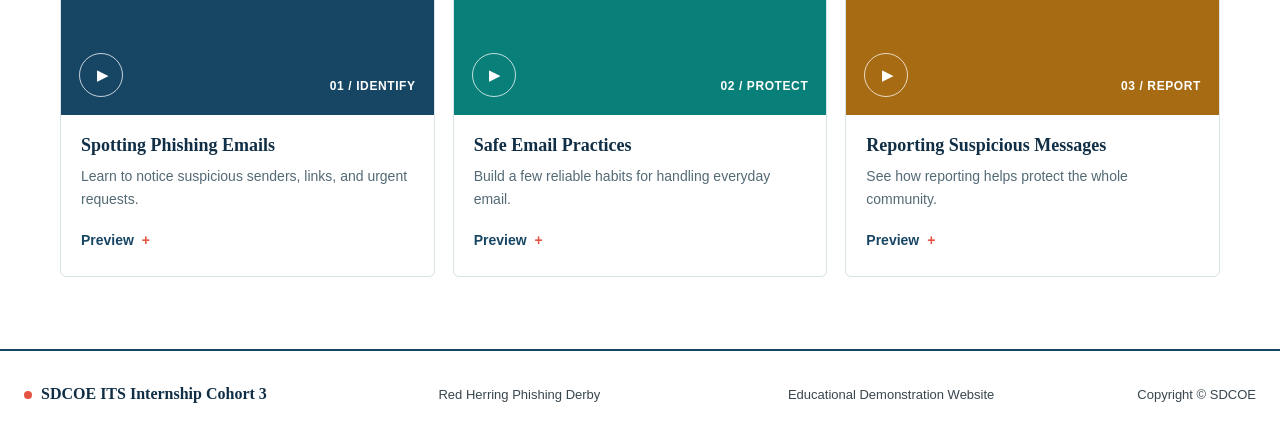
==== commit c5483dcc: "Replace placeholder span with image in team card" ====
--- a/about.html
+++ b/about.html
@@ -40,7 +40,7 @@
             <div class="team-grid">
                 <article class="team-card">
                     <div class="portrait-placeholder portrait--blue" role="img" aria-label="Placeholder portrait for an intern team member">
-                        <span aria-hidden="true">IT</span>
+                         <img src="images/Zodiac_Symbols_Purple-09.webp">
                     </div>
                     <div class="team-card-copy">
                         <h2>ITS Sagittarius</h2>
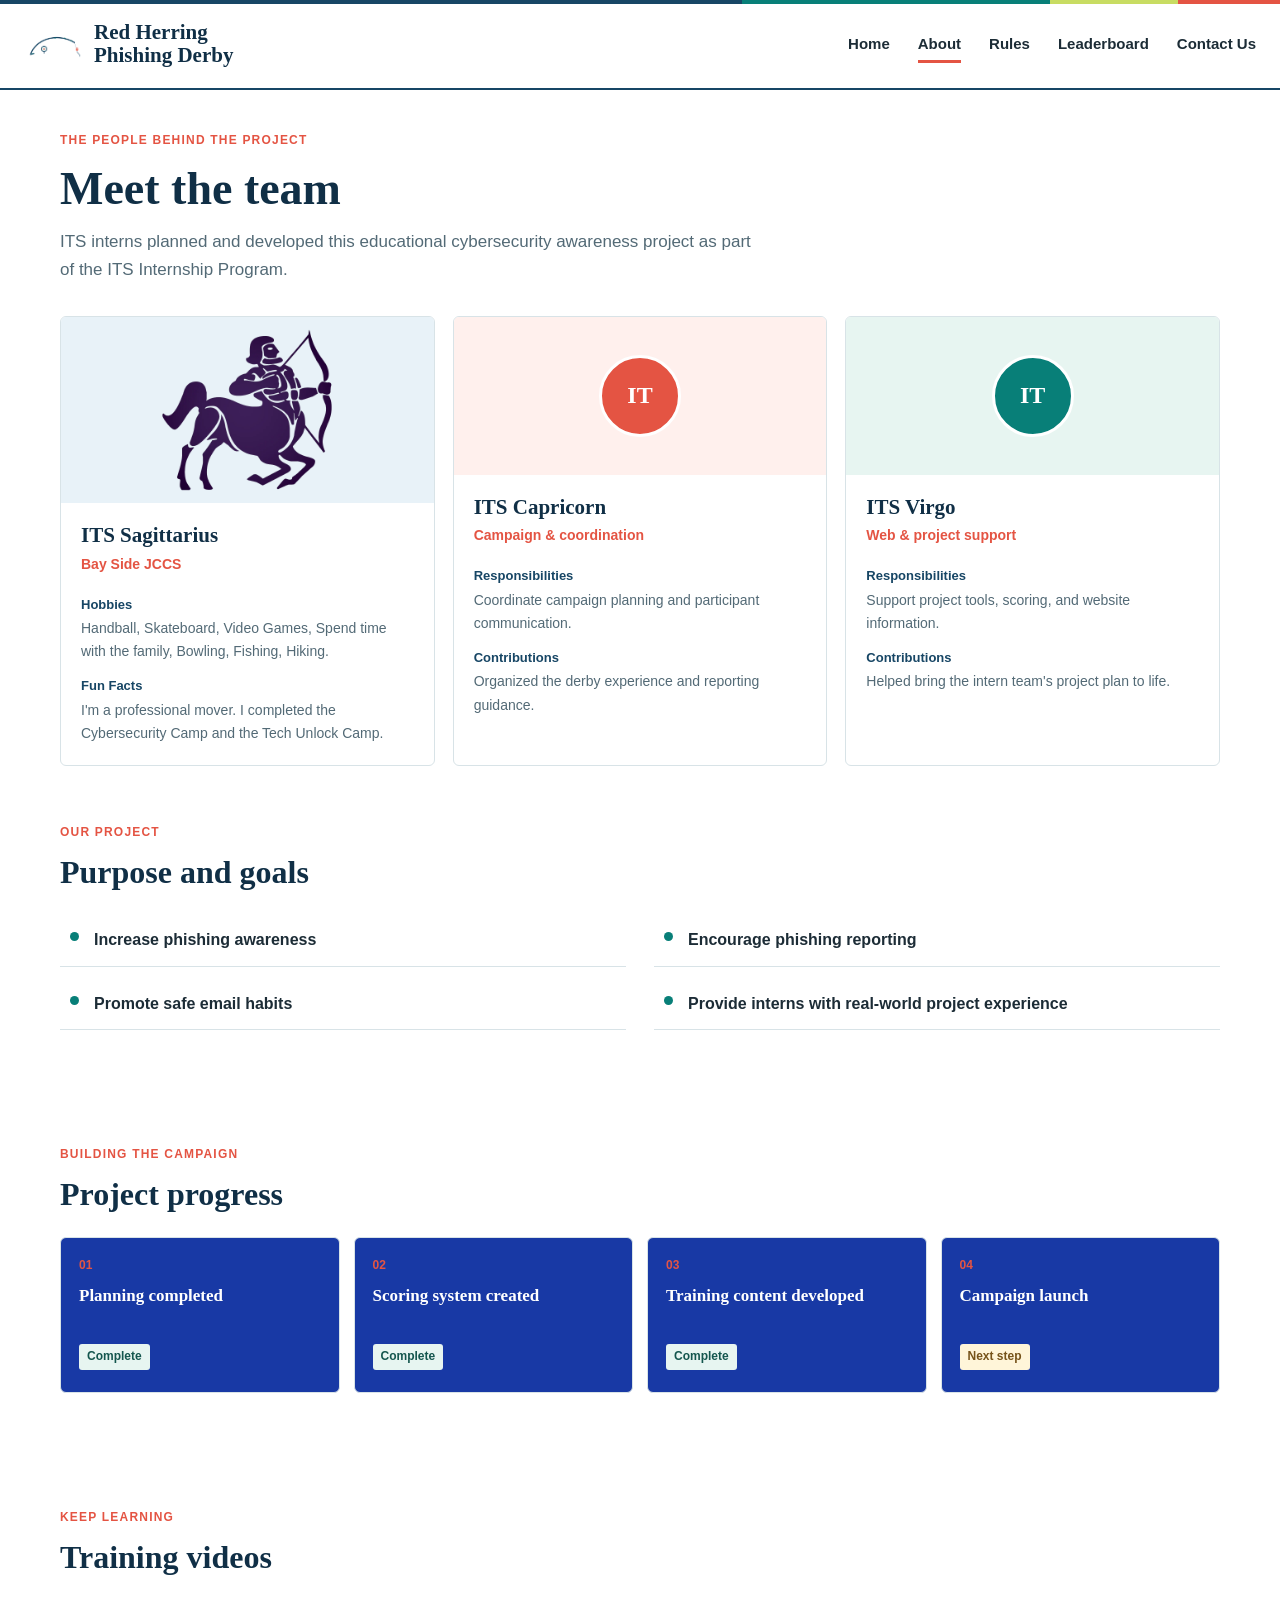
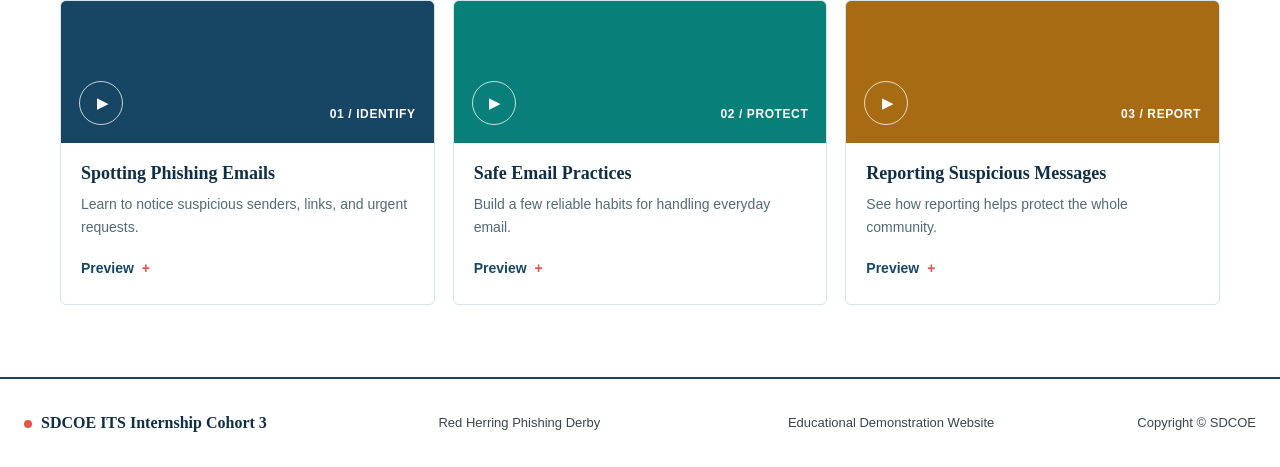
==== commit b8e56e4b: "Add inline style to team member image" ====
--- a/about.html
+++ b/about.html
@@ -40,7 +40,7 @@
             <div class="team-grid">
                 <article class="team-card">
                     <div class="portrait-placeholder portrait--blue" role="img" aria-label="Placeholder portrait for an intern team member">
-                         <img src="images/Zodiac_Symbols_Purple-09.webp">
+                         <img src="images/Zodiac_Symbols_Purple-09.webp" style="width:50%;">
                     </div>
                     <div class="team-card-copy">
                         <h2>ITS Sagittarius</h2>
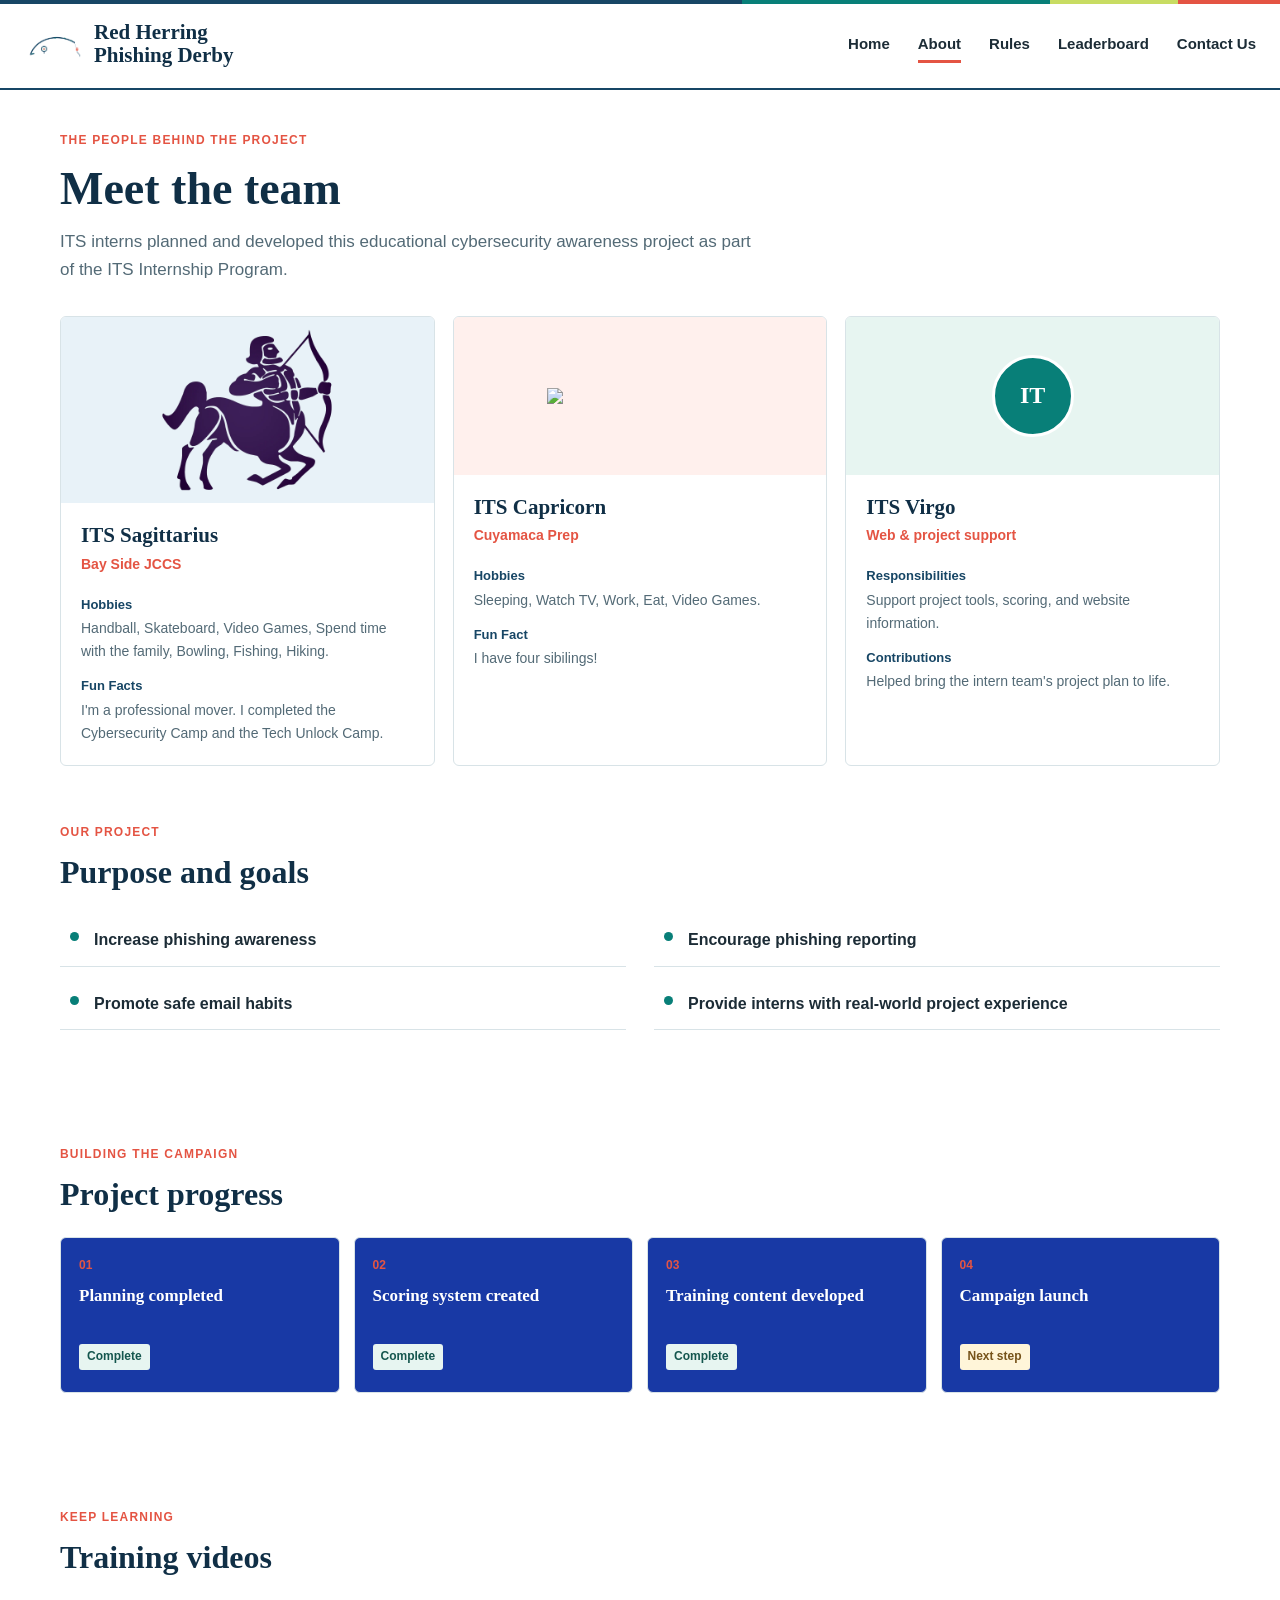
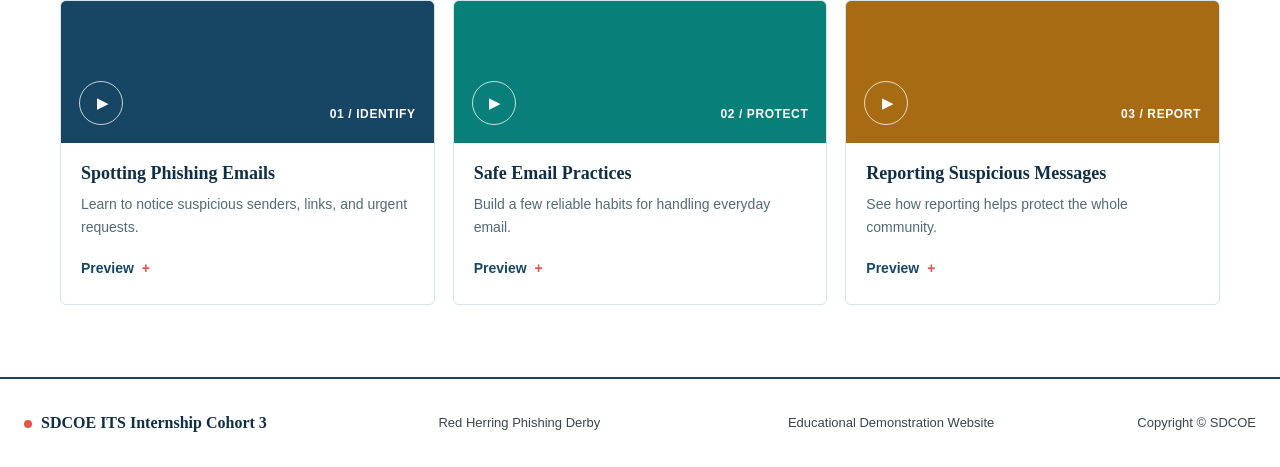
==== commit 4c354386: "Modify team member info in about.html Updated team member details including hobbies and fun fact." ====
--- a/about.html
+++ b/about.html
@@ -59,19 +59,19 @@
                 </article>
                 <article class="team-card">
                     <div class="portrait-placeholder portrait--coral" role="img" aria-label="Placeholder portrait for an intern team member">
-                        <span aria-hidden="true">IT</span>
+                        <img src="images/Zodiac_Symbols_Purple-10.webp" style="width:50%">
                     </div>
                     <div class="team-card-copy">
                         <h2>ITS Capricorn</h2>
-                        <p class="team-role">Campaign &amp; coordination</p>
+                        <p class="team-role">Cuyamaca Prep</p>
                         <dl class="detail-list">
                             <div>
-                                <dt>Responsibilities</dt>
-                                <dd>Coordinate campaign planning and participant communication.</dd>
-                            </div>
-                            <div>
-                                <dt>Contributions</dt>
-                                <dd>Organized the derby experience and reporting guidance.</dd>
+                                <dt>Hobbies</dt>
+                                <dd>Sleeping, Watch TV, Work, Eat, Video Games.</dd>
+                            </div>
+                            <div>
+                                <dt>Fun Fact</dt>
+                                <dd>I have four sibilings!</dd>
                             </div>
                         </dl>
                     </div>
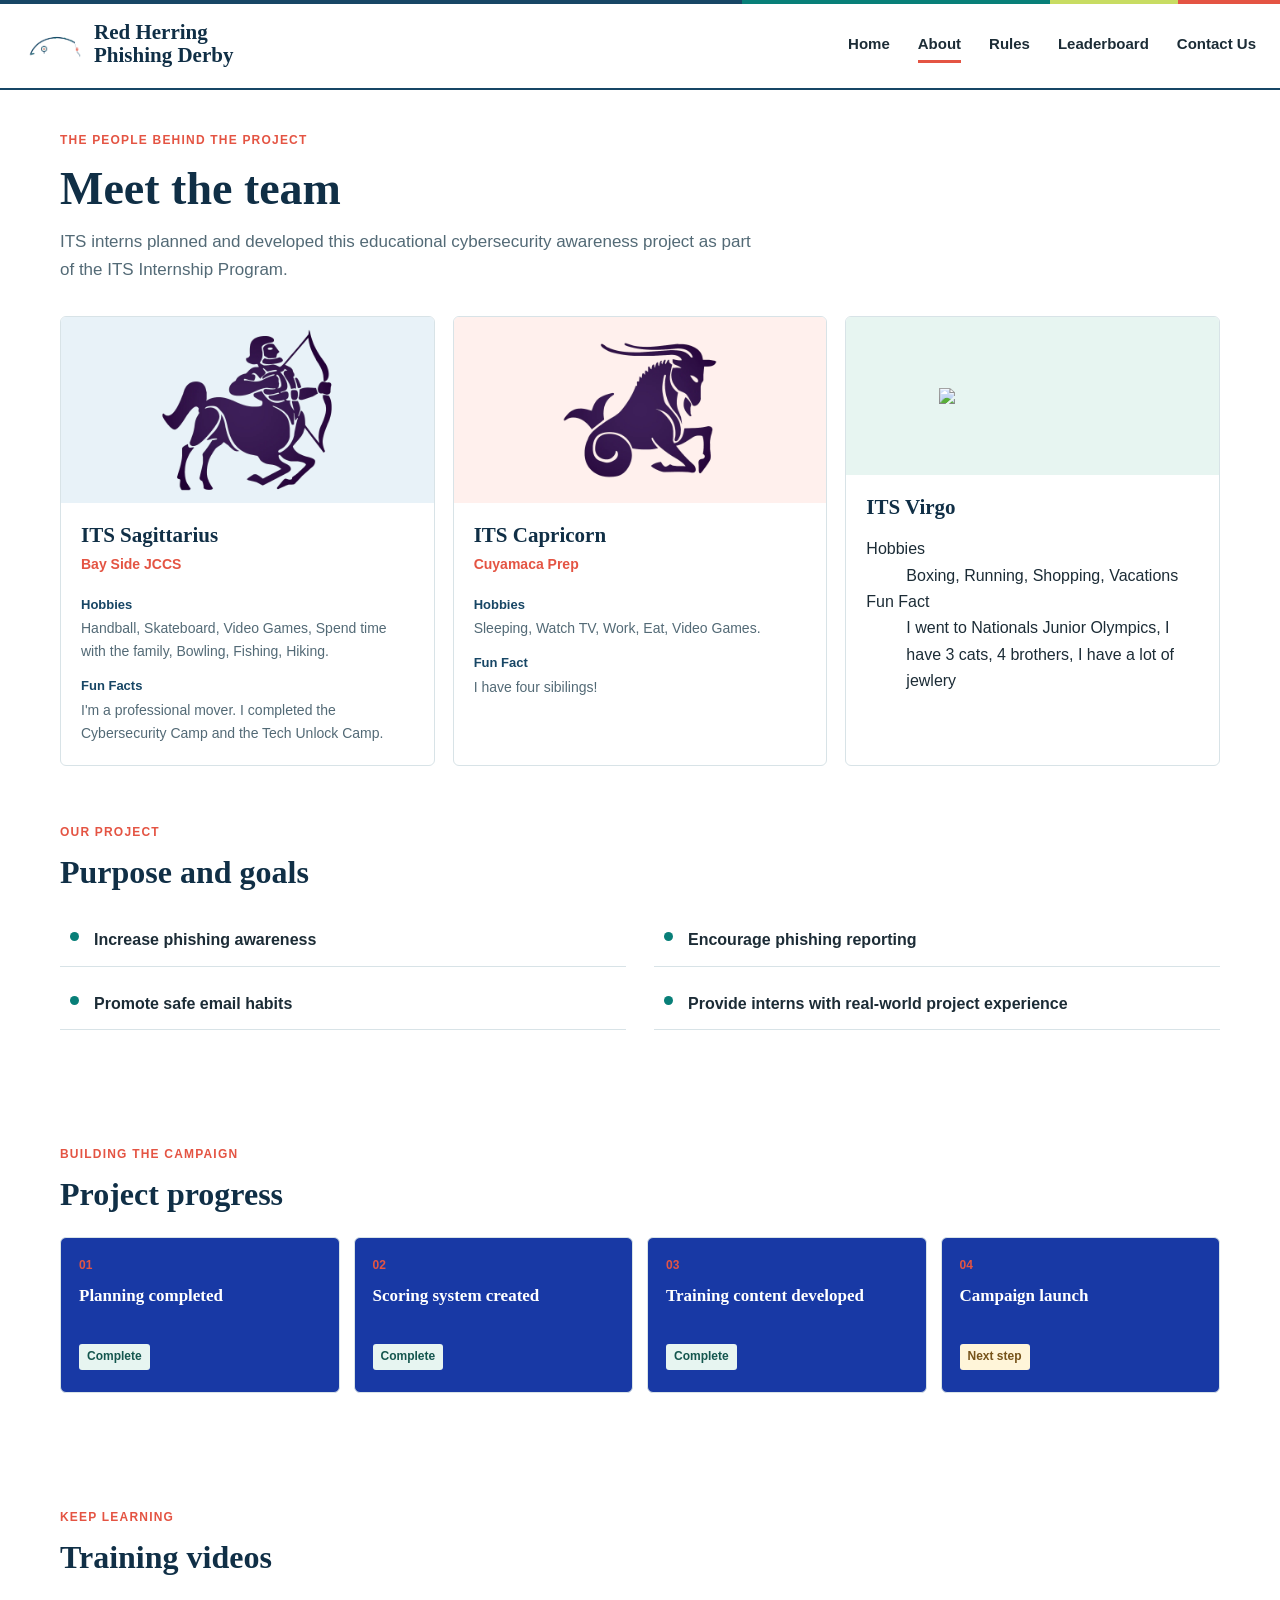
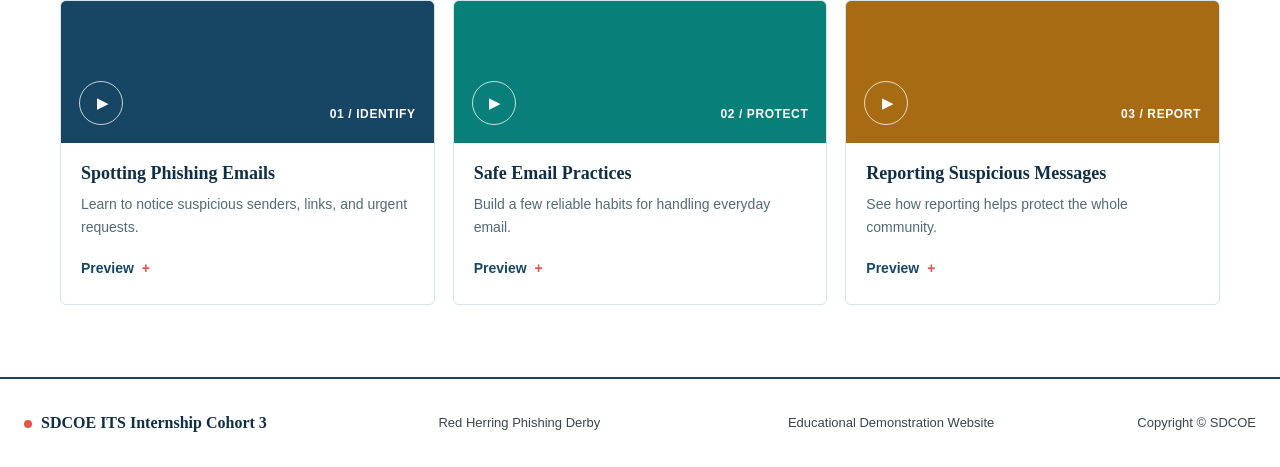
==== commit da304243: "Revise intern team member information Updated team member details including hobbies and fun facts." ====
--- a/about.html
+++ b/about.html
@@ -78,19 +78,19 @@
                 </article>
                 <article class="team-card">
                     <div class="portrait-placeholder portrait--green" role="img" aria-label="Placeholder portrait for an intern team member">
-                        <span aria-hidden="true">IT</span>
+                        <img src="Zodiac_Symbols_Purple-06.webp" style="width:50%">
                     </div>
                     <div class="team-card-copy">
                         <h2>ITS Virgo</h2>
-                        <p class="team-role">Web &amp; project support</p>
+                        <p class="37ECB</p>
                         <dl class="detail-list">
                             <div>
-                                <dt>Responsibilities</dt>
-                                <dd>Support project tools, scoring, and website information.</dd>
-                            </div>
-                            <div>
-                                <dt>Contributions</dt>
-                                <dd>Helped bring the intern team's project plan to life.</dd>
+                                <dt>Hobbies</dt>
+                                <dd>Boxing, Running, Shopping, Vacations</dd>
+                            </div>
+                            <div>
+                                <dt>Fun Fact</dt>
+                                <dd>I went to Nationals Junior Olympics, I have 3 cats, 4 brothers, I have a lot of jewlery</dd>
                             </div>
                         </dl>
                     </div>
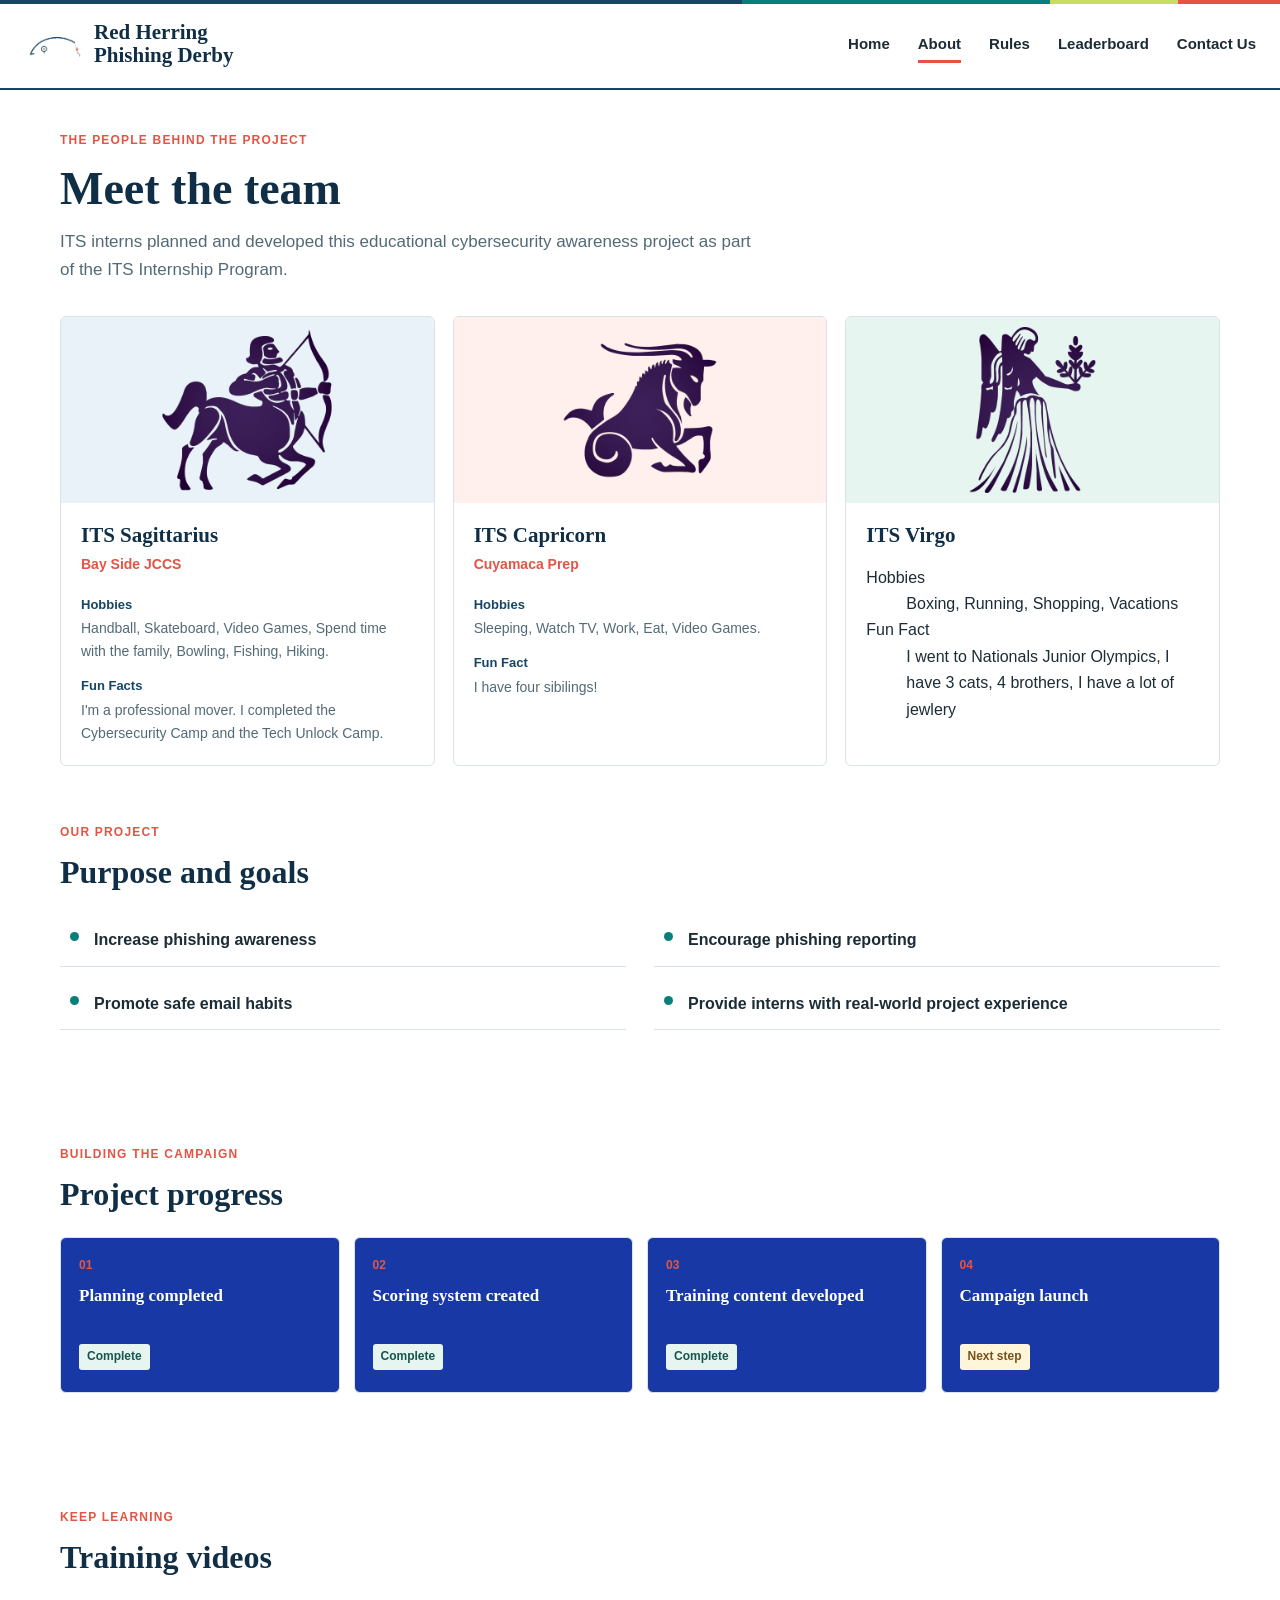
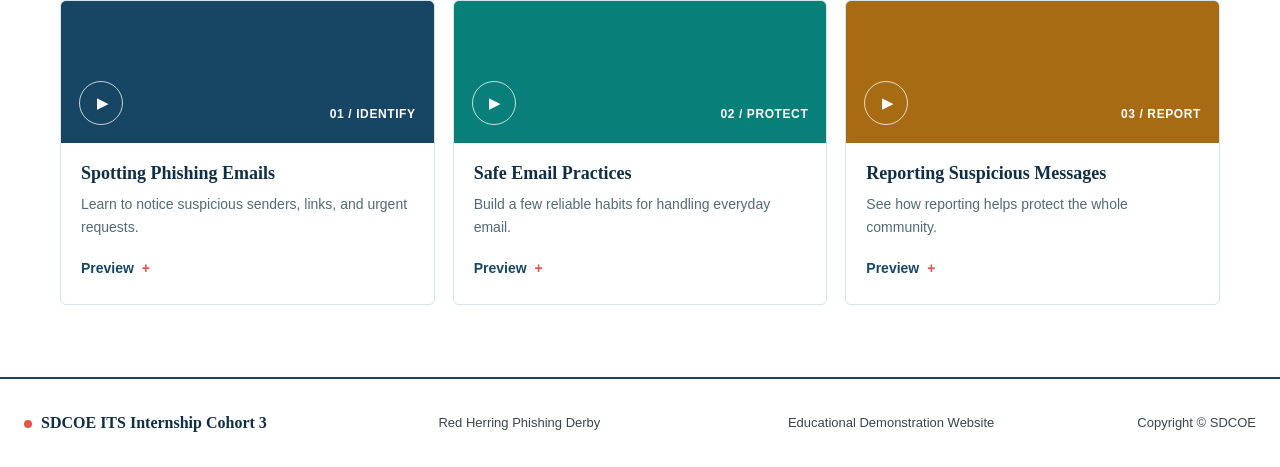
==== commit 6cf1a22a: "Update image source path for team member portrait" ====
--- a/about.html
+++ b/about.html
@@ -78,7 +78,7 @@
                 </article>
                 <article class="team-card">
                     <div class="portrait-placeholder portrait--green" role="img" aria-label="Placeholder portrait for an intern team member">
-                        <img src="Zodiac_Symbols_Purple-06.webp" style="width:50%">
+                        <img src="images/Zodiac_Symbols_Purple-06.webp" style="width:50%">
                     </div>
                     <div class="team-card-copy">
                         <h2>ITS Virgo</h2>
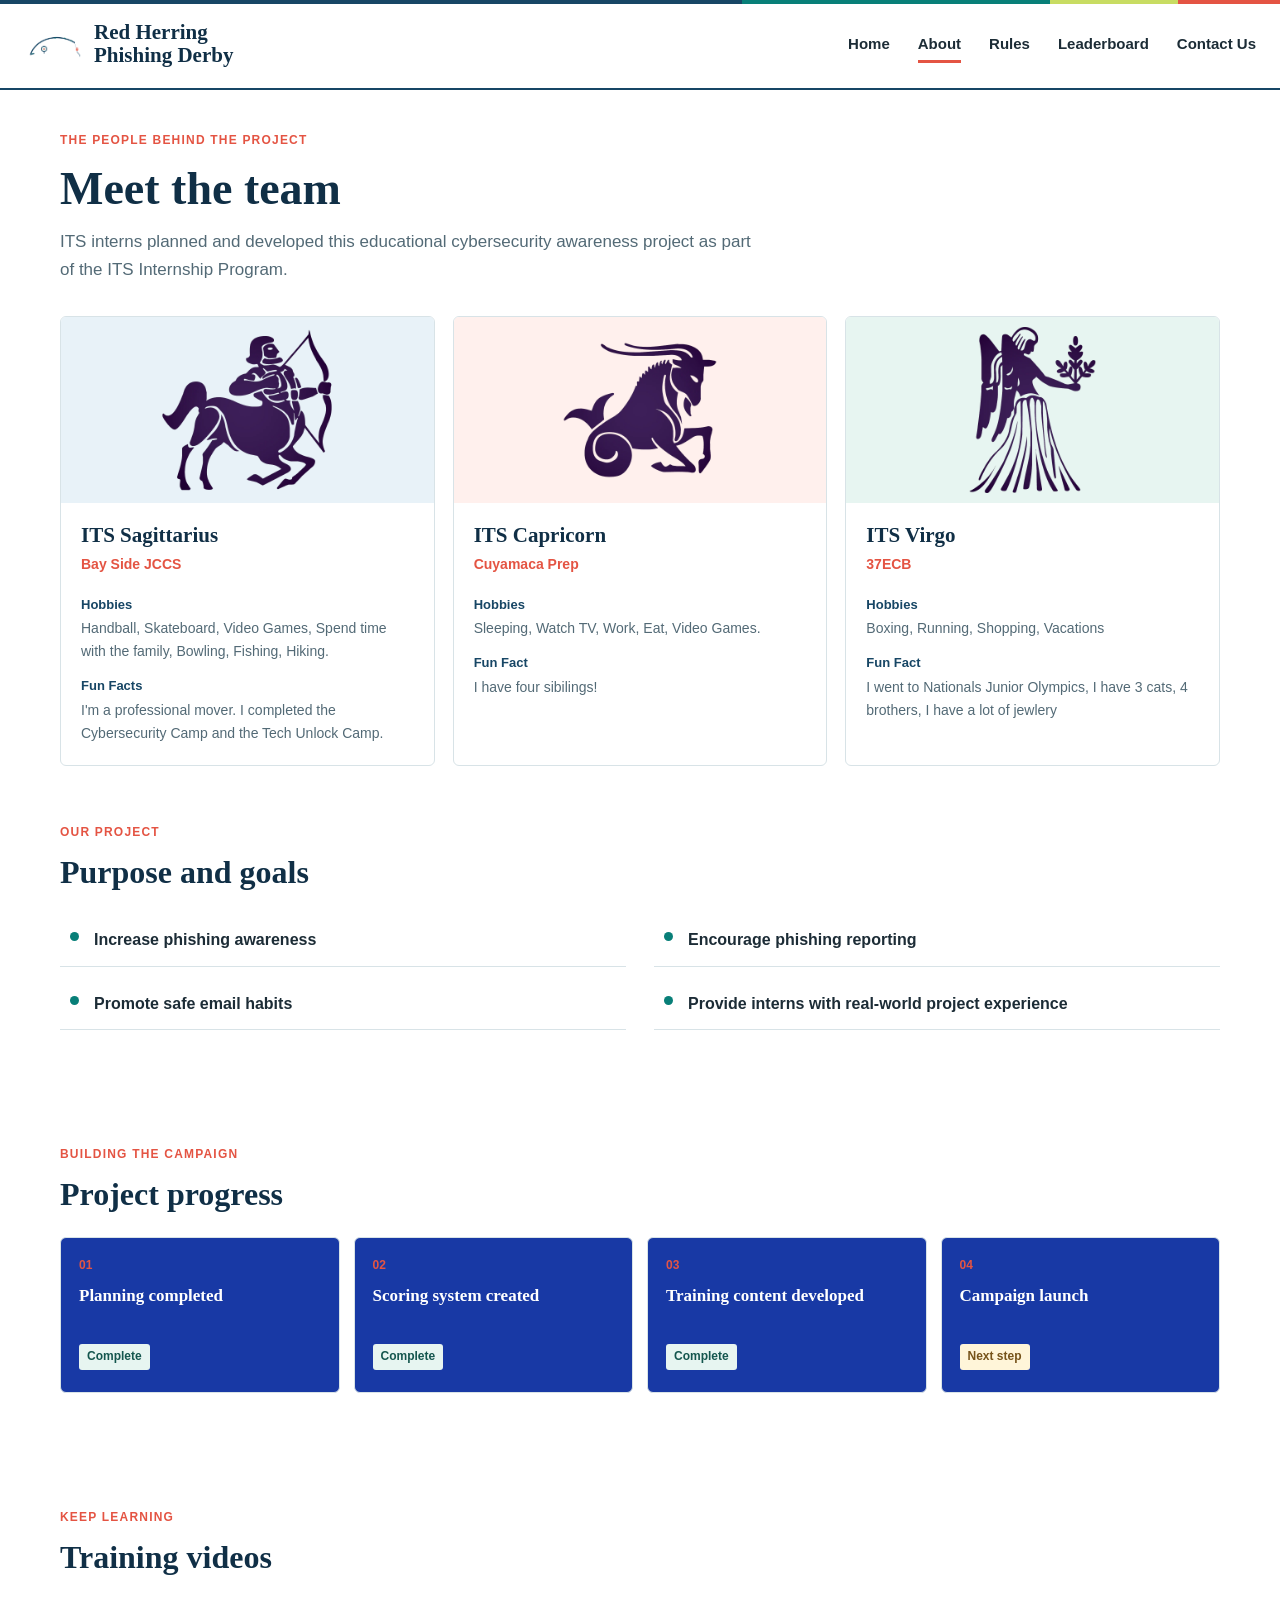
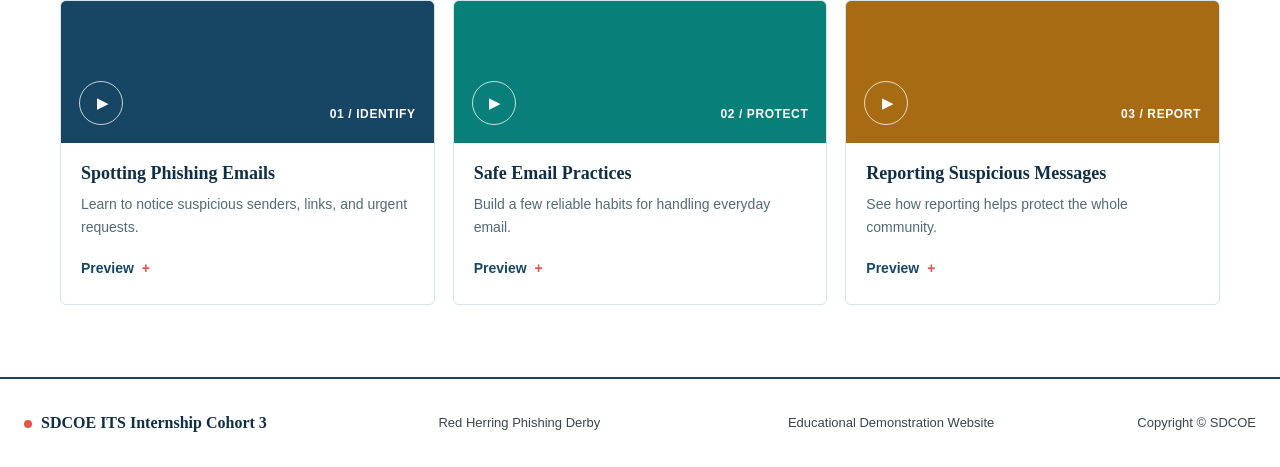
==== commit e693beb1: "Fix class name in Virgo team card paragraph" ====
--- a/about.html
+++ b/about.html
@@ -82,7 +82,7 @@
                     </div>
                     <div class="team-card-copy">
                         <h2>ITS Virgo</h2>
-                        <p class="37ECB</p>
+                        <p class="team-role"> 37ECB</p>
                         <dl class="detail-list">
                             <div>
                                 <dt>Hobbies</dt>
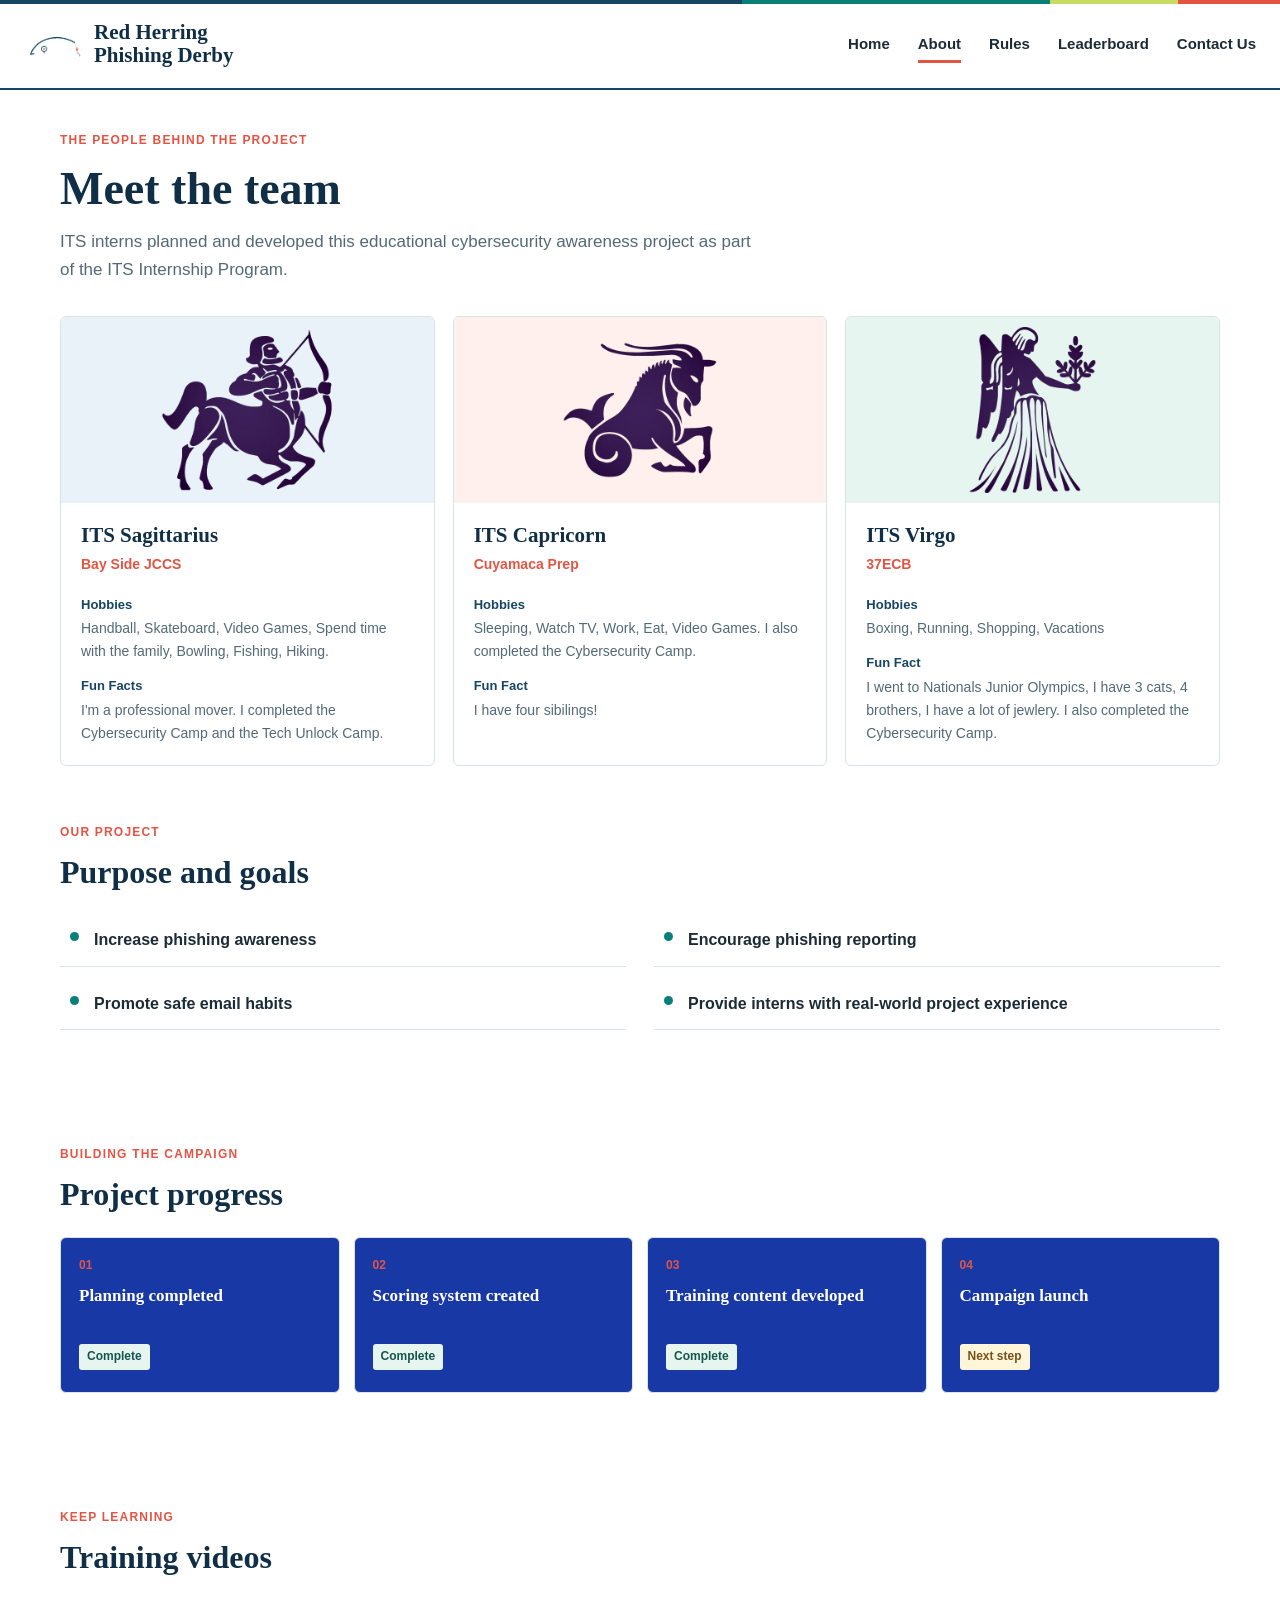
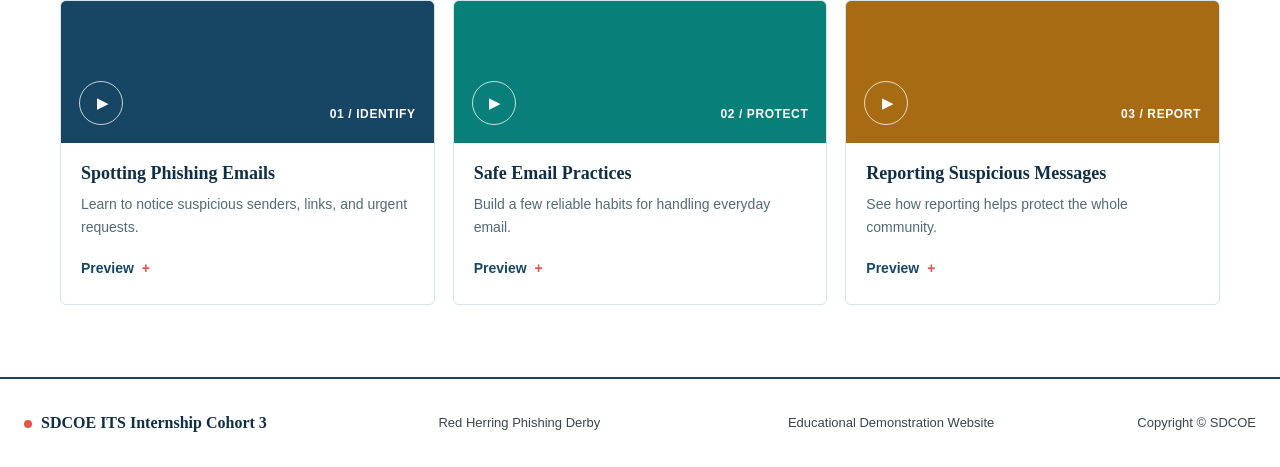
==== commit feba4afa: "Update hobbies and fun facts in about.html Added completion of Cybersecurity Camp to hobbies and fun" ====
--- a/about.html
+++ b/about.html
@@ -67,7 +67,7 @@
                         <dl class="detail-list">
                             <div>
                                 <dt>Hobbies</dt>
-                                <dd>Sleeping, Watch TV, Work, Eat, Video Games.</dd>
+                                <dd>Sleeping, Watch TV, Work, Eat, Video Games. I also completed the Cybersecurity Camp.</dd>
                             </div>
                             <div>
                                 <dt>Fun Fact</dt>
@@ -90,7 +90,7 @@
                             </div>
                             <div>
                                 <dt>Fun Fact</dt>
-                                <dd>I went to Nationals Junior Olympics, I have 3 cats, 4 brothers, I have a lot of jewlery</dd>
+                                <dd>I went to Nationals Junior Olympics, I have 3 cats, 4 brothers, I have a lot of jewlery. I also completed the Cybersecurity Camp.</dd>
                             </div>
                         </dl>
                     </div>
